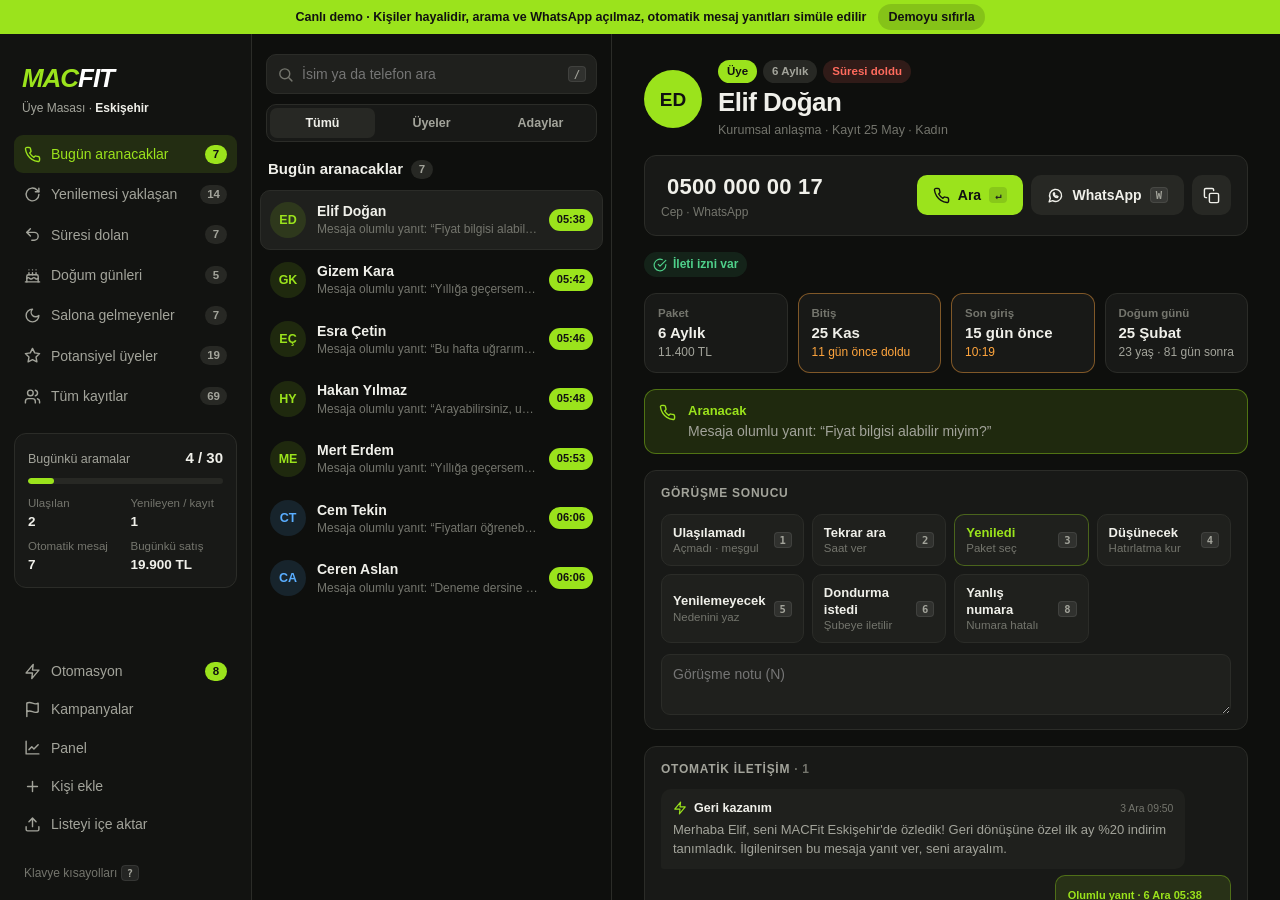
==== uye-masasi/index.html @ 338deeb8 "MACFit cam giydirme sunumu ve üye masası demosu" ====
<!doctype html>
<html lang="tr">
<head>
<meta charset="utf-8">
<meta name="viewport" content="width=device-width, initial-scale=1, viewport-fit=cover">
<meta name="robots" content="noindex, nofollow">
<meta name="theme-color" content="#0e0f0d">
<title>MACFit Üye Masası</title>
<link rel="icon" href="favicon.png">
<link rel="apple-touch-icon" href="apple-touch-icon.png">
<link rel="stylesheet" href="style.css">
</head>
<body>
<svg width="0" height="0" style="position:absolute" aria-hidden="true">
  <defs>
    <symbol id="i-telefon" viewBox="0 0 24 24"><path d="M22 16.9v3a2 2 0 0 1-2.2 2 19.8 19.8 0 0 1-8.6-3.1 19.5 19.5 0 0 1-6-6A19.8 19.8 0 0 1 2.1 4.2 2 2 0 0 1 4.1 2h3a2 2 0 0 1 2 1.7c.1 1 .4 1.9.7 2.8a2 2 0 0 1-.5 2.1L8 9.9a16 16 0 0 0 6 6l1.3-1.3a2 2 0 0 1 2.1-.4c.9.3 1.8.6 2.8.7a2 2 0 0 1 1.7 2z"/></symbol>
    <symbol id="i-yenile" viewBox="0 0 24 24"><path d="M21 12a9 9 0 1 1-2.6-6.4L21 8"/><path d="M21 3v5h-5"/></symbol>
    <symbol id="i-geri" viewBox="0 0 24 24"><path d="M9 14 4 9l5-5"/><path d="M4 9h10.5a5.5 5.5 0 0 1 0 11H11"/></symbol>
    <symbol id="i-pasta" viewBox="0 0 24 24"><path d="M20 21v-8a2 2 0 0 0-2-2H6a2 2 0 0 0-2 2v8"/><path d="M4 16s.5-1 2-1 2.5 2 4 2 2.5-2 4-2 2.5 2 4 2 2-1 2-1"/><path d="M2 21h20M7 8v3M12 8v3M17 8v3M7 4h.01M12 4h.01M17 4h.01"/></symbol>
    <symbol id="i-uyku" viewBox="0 0 24 24"><path d="M12 3a6 6 0 0 0 9 9 9 9 0 1 1-9-9z"/></symbol>
    <symbol id="i-yildiz" viewBox="0 0 24 24"><path d="m12 2 3.1 6.3 6.9 1-5 4.9 1.2 6.8L12 17.8 5.8 21l1.2-6.8-5-4.9 6.9-1z"/></symbol>
    <symbol id="i-kisiler" viewBox="0 0 24 24"><path d="M16 21v-2a4 4 0 0 0-4-4H6a4 4 0 0 0-4 4v2"/><circle cx="9" cy="7" r="4"/><path d="M22 21v-2a4 4 0 0 0-3-3.9M16 3.1a4 4 0 0 1 0 7.8"/></symbol>
    <symbol id="i-onay" viewBox="0 0 24 24"><path d="M22 11.1V12a10 10 0 1 1-5.9-9.1"/><path d="m22 4-10 10-3-3"/></symbol>
    <symbol id="i-uyari" viewBox="0 0 24 24"><path d="m21.7 18-8-14a2 2 0 0 0-3.5 0l-8 14A2 2 0 0 0 4 21h16a2 2 0 0 0 1.7-3z"/><path d="M12 9v4M12 17h.01"/></symbol>
    <symbol id="i-simsek" viewBox="0 0 24 24"><path d="M13 2 3 14h9l-1 8 10-12h-9z"/></symbol>
    <symbol id="i-wa" viewBox="0 0 24 24"><path d="M3 21l1.7-5A8.5 8.5 0 1 1 8 19.3z"/><path d="M9 9.5c0 3 2.5 5.5 5.5 5.5l1-1.5-2-1-1 1c-1-.5-2-1.5-2.5-2.5l1-1-1-2L9 9.5"/></symbol>
    <symbol id="i-kopya" viewBox="0 0 24 24"><rect x="9" y="9" width="13" height="13" rx="2"/><path d="M5 15H4a2 2 0 0 1-2-2V4a2 2 0 0 1 2-2h9a2 2 0 0 1 2 2v1"/></symbol>
    <symbol id="i-ara" viewBox="0 0 24 24"><circle cx="11" cy="11" r="7"/><path d="m21 21-4.3-4.3"/></symbol>
    <symbol id="i-arti" viewBox="0 0 24 24"><path d="M12 5v14M5 12h14"/></symbol>
    <symbol id="i-grafik" viewBox="0 0 24 24"><path d="M3 3v18h18"/><path d="M7 15l4-4 3 3 6-6"/></symbol>
    <symbol id="i-bayrak" viewBox="0 0 24 24"><path d="M4 15s1-1 4-1 5 2 8 2 4-1 4-1V3s-1 1-4 1-5-2-8-2-4 1-4 1z"/><path d="M4 22v-7"/></symbol>
    <symbol id="i-yukle" viewBox="0 0 24 24"><path d="M21 15v4a2 2 0 0 1-2 2H5a2 2 0 0 1-2-2v-4"/><path d="m17 8-5-5-5 5M12 3v12"/></symbol>
    <symbol id="i-menu" viewBox="0 0 24 24"><path d="M4 6h16M4 12h16M4 18h16"/></symbol>
    <symbol id="i-sol" viewBox="0 0 24 24"><path d="m15 18-6-6 6-6"/></symbol>
    <symbol id="i-klasor" viewBox="0 0 24 24"><path d="M20 20a2 2 0 0 0 2-2V8a2 2 0 0 0-2-2h-8l-2-3H4a2 2 0 0 0-2 2v13a2 2 0 0 0 2 2z"/></symbol>
    <symbol id="i-saat" viewBox="0 0 24 24"><circle cx="12" cy="12" r="10"/><path d="M12 6v6l4 2"/></symbol>
  </defs>
</svg>

<div id="demoSerit" class="demo-serit" hidden><span>Canlı demo<span class="uzun"> · Kişiler hayalidir, arama ve WhatsApp açılmaz, otomatik mesaj yanıtları simüle edilir</span><span class="kisa"> · kişiler hayalidir</span></span> <button id="demoSifirla">Demoyu sıfırla</button></div>

<div class="uyg">
  <aside class="kenar">
    <div class="logo"><span class="mac">MAC</span><span class="fit">FIT</span><small>Üye Masası · <b id="sube">Eskişehir</b></small></div>

    <nav id="gorunumler" class="gorunumler" aria-label="Görünümler"></nav>

    <div class="gun-kutu">
      <div class="gun-ust"><span>Bugünkü aramalar</span><b id="gunHedef">0 / 30</b></div>
      <div class="ilerleme"><div id="gunBar"></div></div>
      <div id="gunSayilar" class="gun-sayilar"></div>
    </div>

    <div class="araclar">
      <button data-ac="otoModal"><svg class="ik"><use href="#i-simsek"/></svg>Otomasyon<span class="oto-say say dikkat" hidden></span></button>
      <button data-ac="kampModal"><svg class="ik"><use href="#i-bayrak"/></svg>Kampanyalar</button>
      <button data-ac="panelModal"><svg class="ik"><use href="#i-grafik"/></svg>Panel</button>
      <button data-ac="ekleModal"><svg class="ik"><use href="#i-arti"/></svg>Kişi ekle</button>
      <button data-ac="iceModal"><svg class="ik"><use href="#i-yukle"/></svg>Listeyi içe aktar</button>
      <button id="klasorAc"><svg class="ik"><use href="#i-klasor"/></svg>Veri klasörü</button>
    </div>
    <button class="kisayol" data-ac="yardimModal">Klavye kısayolları <kbd>?</kbd></button>
  </aside>

  <section class="liste-kol">
    <div class="mobil-ust">
      <div class="logo kucuk"><span class="mac">MAC</span><span class="fit">FIT</span></div>
      <button class="ikon-dugme" data-ac="otoModal" aria-label="Otomasyon"><svg class="ik"><use href="#i-simsek"/></svg><span class="oto-say say dikkat" hidden></span></button>
      <button class="ikon-dugme" data-ac="menuModal" aria-label="Menü"><svg class="ik"><use href="#i-menu"/></svg></button>
    </div>
    <div class="liste-ust">
      <label class="ara-kutu"><svg class="ik"><use href="#i-ara"/></svg><input id="ara" type="search" placeholder="İsim ya da telefon ara" autocomplete="off"><kbd>/</kbd></label>
      <div id="filtre" class="filtre" role="group" aria-label="Kişi türü">
        <button data-f="hepsi">Tümü</button><button data-f="uye">Üyeler</button><button data-f="aday">Adaylar</button>
      </div>
      <div class="liste-baslik"><b id="listeBaslik"></b><span id="listeSay" class="say"></span></div>
    </div>
    <div id="liste" class="liste"></div>
  </section>

  <main class="detay" id="detay">
    <div id="bos" class="bos" hidden>
      <svg class="ik"><use href="#i-kisiler"/></svg>
      <b>Bir kişi seç</b><span>Soldaki listeden bir üye ya da aday seç.</span>
    </div>

    <div id="kart" hidden>
      <button id="geri" class="geri"><svg class="ik"><use href="#i-sol"/></svg>Liste</button>
      <div class="kimlik">
        <div id="kAvatar" class="avatar"></div>
        <div class="kimlik-ic">
          <div id="kEtiketler" class="etiketler"></div>
          <h1 id="kAd"></h1>
          <div id="kMeta" class="meta"></div>
        </div>
      </div>

      <div class="numara-satir">
        <div class="numara">
          <button id="kTel" class="tel" title="Kopyala"></button>
          <span id="kTelTur" class="tel-tur"></span>
        </div>
        <div class="eylemler">
          <button id="eAra" class="ana-dugme"><svg class="ik"><use href="#i-telefon"/></svg>Ara<kbd>↵</kbd></button>
          <button id="eWa" class="duz"><svg class="ik"><use href="#i-wa"/></svg>WhatsApp<kbd>W</kbd></button>
          <button id="eKopya" class="duz ikon-dugme" title="Numarayı kopyala (C)"><svg class="ik"><use href="#i-kopya"/></svg></button>
        </div>
      </div>
      <div id="sure" class="sure" hidden><i></i>Görüşme sürüyor <b id="sureMetin">00:00</b></div>
      <button id="kIzin" class="izin" title="İleti iznini değiştir"></button>

      <div id="kBilgi" class="bilgiler"></div>
      <div id="kNeden" class="neden" hidden></div>

      <div class="blok">
        <div class="blok-baslik">Görüşme sonucu</div>
        <div id="sonuclar" class="sonuclar"></div>
        <textarea id="not" rows="2" placeholder="Görüşme notu (N)"></textarea>
        <div id="kNotlar" class="notlar" hidden></div>
      </div>

      <div class="blok">
        <div class="blok-baslik">Otomatik iletişim <span id="otoSay"></span></div>
        <ol id="kMesajlar" class="mesajlar"></ol>
      </div>

      <div class="blok">
        <div class="blok-baslik">Geçmiş <span id="gecmisSay"></span></div>
        <ol id="kGecmis" class="gecmis"></ol>
      </div>
    </div>
  </main>
</div>

<nav id="altNav" class="alt-nav" aria-label="Hızlı görünümler">
  <button data-gorunum="bugun"><svg class="ik"><use href="#i-telefon"/></svg>Bugün<span class="say dikkat" hidden></span></button>
  <button data-gorunum="yenileme"><svg class="ik"><use href="#i-yenile"/></svg>Yenileme<span class="say" hidden></span></button>
  <button data-gorunum="dogum"><svg class="ik"><use href="#i-pasta"/></svg>Doğum<span class="say" hidden></span></button>
  <button data-gorunum="aday"><svg class="ik"><use href="#i-yildiz"/></svg>Adaylar<span class="say" hidden></span></button>
  <button data-ac="menuModal"><svg class="ik"><use href="#i-menu"/></svg>Menü</button>
</nav>

<!-- Zaman -->
<div id="zamanModal" class="modal" hidden>
  <div class="pencere">
    <div class="pencere-ust"><h2 id="zamanBaslik">Ne zaman?</h2><button class="kapat" data-kapat="zamanModal" aria-label="Kapat">×</button></div>
    <div id="hizliZaman" class="hizli-zaman"></div>
    <label class="alan"><span>Ya da tarih ve saat seç</span><input id="zamanElle" type="datetime-local"></label>
    <div class="pencere-alt"><button class="duz" data-kapat="zamanModal">Vazgeç</button><button id="zamanTamam" class="ana-dugme">Kaydet <kbd>↵</kbd></button></div>
  </div>
</div>

<!-- Paket -->
<div id="paketModal" class="modal" hidden>
  <div class="pencere">
    <div class="pencere-ust"><h2 id="paketBaslik">Üyelik</h2><button class="kapat" data-kapat="paketModal" aria-label="Kapat">×</button></div>
    <div id="paketler" class="paketler"></div>
    <label class="alan"><span>Tahsil edilen tutar (TL)</span><input id="paketTutar" inputmode="decimal"></label>
    <p id="paketBilgi" class="soluk"></p>
    <div class="pencere-alt"><button class="duz" data-kapat="paketModal">Vazgeç</button><button id="paketTamam" class="ana-dugme">Kaydet <kbd>↵</kbd></button></div>
  </div>
</div>

<!-- WhatsApp -->
<div id="waModal" class="modal" hidden>
  <div class="pencere">
    <div class="pencere-ust"><h2>WhatsApp mesajı</h2><button class="kapat" data-kapat="waModal" aria-label="Kapat">×</button></div>
    <p id="waAciklama" class="soluk"></p>
    <label class="alan"><span>Cep numarası</span><input id="waNo" inputmode="tel" placeholder="05xx xxx xx xx"></label>
    <label class="alan"><span>Mesaj</span><textarea id="waMetin" rows="7"></textarea></label>
    <div class="pencere-alt"><button class="duz" data-kapat="waModal">Vazgeç</button><button id="waGonder" class="ana-dugme"><svg class="ik"><use href="#i-wa"/></svg>Gönder <kbd>⌘↵</kbd></button></div>
  </div>
</div>

<!-- Otomasyon -->
<div id="otoModal" class="modal" hidden>
  <div class="pencere genis">
    <div class="pencere-ust"><h2>Otomasyon</h2><button class="kapat" data-kapat="otoModal" aria-label="Kapat">×</button></div>
    <p class="soluk">Ön iletişimi uygulama yürütür: kurallara uyan kişilere mesaj gider, olumlu yanıt verenler ya da yanıt vermeyen kritik kişiler personelin arama listesine düşer. Yalnızca ileti izni olanlara yazılır.</p>
    <div class="oto-izgara">
      <div><h3>Kurallar</h3><div id="kurallar" class="kurallar"></div></div>
      <div>
        <div class="kuyruk-ust"><h3>Bugün gönderilecek <span id="kuyrukSay" class="say"></span></h3><button id="tumunuGonder" class="ana-dugme">Tümünü gönder</button></div>
        <ol id="kuyruk" class="kuyruk"></ol>
        <p id="otoNot" class="soluk kucuk"></p>
      </div>
    </div>
  </div>
</div>

<!-- Kampanyalar -->
<div id="kampModal" class="modal" hidden>
  <div class="pencere genis">
    <div class="pencere-ust"><h2>Kampanyalar</h2><button class="kapat" data-kapat="kampModal" aria-label="Kapat">×</button></div>
    <p class="soluk">Yılın belirli dönemlerine özel kampanyalar. “Kitleye gönder” dediğinde mesajlar otomasyon kuyruğuna eklenir; olumlu yanıt verenler arama listesine düşer. Metinler buradan düzenlenebilir.</p>
    <div id="kampListe" class="kamp-liste"></div>
  </div>
</div>

<!-- Panel -->
<div id="panelModal" class="modal" hidden>
  <div class="pencere genis">
    <div class="pencere-ust"><h2>Panel</h2><button class="kapat" data-kapat="panelModal" aria-label="Kapat">×</button></div>
    <div id="panelIc"></div>
  </div>
</div>

<!-- Kişi ekle -->
<div id="ekleModal" class="modal" hidden>
  <div class="pencere">
    <div class="pencere-ust"><h2>Kişi ekle</h2><button class="kapat" data-kapat="ekleModal" aria-label="Kapat">×</button></div>
    <div id="yTur" class="filtre tam"><button data-tur="aday">Potansiyel üye</button><button data-tur="uye">Mevcut üye</button></div>
    <label class="alan"><span>Ad soyad</span><input id="yAd" autocomplete="off"></label>
    <div class="iki">
      <label class="alan"><span>Telefon</span><input id="yTel" inputmode="tel" placeholder="05xx xxx xx xx"></label>
      <label class="alan"><span>Doğum tarihi</span><input id="yDogum" type="date"></label>
    </div>
    <div id="yUyeAlan" class="iki">
      <label class="alan"><span>Paket</span><select id="yPaket"></select></label>
      <label class="alan"><span>Bitiş tarihi</span><input id="yBitis" type="date"></label>
    </div>
    <div id="yAdayAlan" class="iki">
      <label class="alan"><span>İlgi alanı</span><input id="yIlgi" placeholder="Kilo verme, pilates…"></label>
      <label class="alan"><span>Kaynak</span><select id="yKaynak"><option>Şubeye uğradı</option><option>Instagram reklamı</option><option>Web formu</option><option>Arkadaş tavsiyesi</option><option>Google arama</option><option>Kurumsal anlaşma</option></select></label>
    </div>
    <label class="alan"><span>Not</span><input id="yNot"></label>
    <label class="onay-kutu"><input id="yIzin" type="checkbox" checked> Ticari ileti izni alındı (otomatik mesaj gidebilir)</label>
    <div class="pencere-alt"><button class="duz" data-kapat="ekleModal">Vazgeç</button><button id="yKaydet" class="ana-dugme">Ekle</button></div>
  </div>
</div>

<!-- İçe aktar -->
<div id="iceModal" class="modal" hidden>
  <div class="pencere">
    <div class="pencere-ust"><h2>Listeyi içe aktar</h2><button class="kapat" data-kapat="iceModal" aria-label="Kapat">×</button></div>
    <p class="soluk">Excel'den kopyalayıp yapıştırabilir ya da CSV dosyası seçebilirsin. İlk satır başlık: <code>ad, telefon, tur, dogum, paket, bitis, izin</code>. Tarihler 12.03.1994 ya da 1994-03-12 olabilir. Kayıtlı numaralar atlanır.</p>
    <label class="alan"><span>Liste</span><textarea id="iceMetin" rows="8" placeholder="ad;telefon;tur;dogum;paket;bitis&#10;Ayşe Kaya;0532 000 00 00;üye;12.03.1994;Yıllık;15.11.2026&#10;Can Demir;0533 000 00 00;aday;;;"></textarea></label>
    <label class="dosya"><input id="iceDosya" type="file" accept=".csv,.txt,.tsv"><svg class="ik"><use href="#i-yukle"/></svg>CSV dosyası seç</label>
    <div class="pencere-alt"><button class="duz" data-kapat="iceModal">Vazgeç</button><button id="iceTamam" class="ana-dugme">İçe aktar</button></div>
  </div>
</div>

<!-- Mobil menü -->
<div id="menuModal" class="modal alt" hidden>
  <div class="pencere">
    <div class="pencere-ust"><h2>Menü</h2><button class="kapat" data-kapat="menuModal" aria-label="Kapat">×</button></div>
    <div class="menu-gorunum">
      <button data-gorunum="bugun"><svg class="ik"><use href="#i-telefon"/></svg>Bugün aranacaklar</button>
      <button data-gorunum="yenileme"><svg class="ik"><use href="#i-yenile"/></svg>Yenilemesi yaklaşan</button>
      <button data-gorunum="dolan"><svg class="ik"><use href="#i-geri"/></svg>Süresi dolan</button>
      <button data-gorunum="dogum"><svg class="ik"><use href="#i-pasta"/></svg>Doğum günleri</button>
      <button data-gorunum="pasif"><svg class="ik"><use href="#i-uyku"/></svg>Salona gelmeyenler</button>
      <button data-gorunum="aday"><svg class="ik"><use href="#i-yildiz"/></svg>Potansiyel üyeler</button>
      <button data-gorunum="tumu"><svg class="ik"><use href="#i-kisiler"/></svg>Tüm kayıtlar</button>
    </div>
    <div class="menu-araclar">
      <button data-ac="otoModal"><svg class="ik"><use href="#i-simsek"/></svg>Otomasyon</button>
      <button data-ac="kampModal"><svg class="ik"><use href="#i-bayrak"/></svg>Kampanyalar</button>
      <button data-ac="panelModal"><svg class="ik"><use href="#i-grafik"/></svg>Panel</button>
      <button data-ac="ekleModal"><svg class="ik"><use href="#i-arti"/></svg>Kişi ekle</button>
      <button data-ac="iceModal"><svg class="ik"><use href="#i-yukle"/></svg>İçe aktar</button>
    </div>
  </div>
</div>

<!-- Yardım -->
<div id="yardimModal" class="modal" hidden>
  <div class="pencere">
    <div class="pencere-ust"><h2>Klavye kısayolları</h2><button class="kapat" data-kapat="yardimModal" aria-label="Kapat">×</button></div>
    <table class="kisayollar">
      <tr><td><kbd>↵</kbd></td><td>Ara (numarayı kopyalar, süreyi başlatır)</td></tr>
      <tr><td><kbd>1</kbd>–<kbd>8</kbd></td><td>Görüşme sonucunu kaydet</td></tr>
      <tr><td><kbd>↑</kbd> <kbd>↓</kbd></td><td>Listede gezin</td></tr>
      <tr><td><kbd>W</kbd></td><td>WhatsApp mesajı</td></tr>
      <tr><td><kbd>N</kbd></td><td>Not yaz</td></tr>
      <tr><td><kbd>Z</kbd></td><td>Son işlemi geri al</td></tr>
      <tr><td><kbd>/</kbd></td><td>Kişi ara</td></tr>
      <tr><td><kbd>O</kbd> · <kbd>P</kbd></td><td>Otomasyon · Panel</td></tr>
    </table>
  </div>
</div>

<div id="bildirim" class="bildirim" hidden></div>

<script src="veri-web.js"></script>
<script src="demo.js"></script>
<script src="app.js"></script>
</body>
</html>
---- uye-masasi/style.css ----
/* MACFit Üye Masası — koyu tema, lime vurgu */
:root {
  --zemin: #0e0f0d; --kenar: #121311; --yuzey: #181917; --yuzey2: #1f201d; --yuzey3: #272824;
  --cizgi: #2b2c28; --metin: #f0f0ea; --ikincil: #a3a49b; --soluk: #74756d;
  --lime: #9BE31C; --lime-koyu: #7fbf12; --lime-zemin: rgba(155, 227, 28, .12);
  --kirmizi: #ff6b5e; --turuncu: #ffa53d; --sari: #f2cf4a; --mavi: #5aaeff; --mor: #c08bff; --yesil: #4fd18b;
  --r: 12px;
  color-scheme: dark;
}
* { box-sizing: border-box; margin: 0; }
[hidden] { display: none !important; }
html, body { height: 100%; }
body {
  background: var(--zemin); color: var(--metin);
  font: 14px/1.45 -apple-system, BlinkMacSystemFont, 'Inter', 'Segoe UI', Roboto, sans-serif;
  -webkit-font-smoothing: antialiased; overflow: hidden;
}
button, input, textarea, select { font: inherit; color: inherit; }
button { cursor: pointer; background: none; border: 0; }
button:disabled { cursor: not-allowed; opacity: .45; }
input, textarea, select {
  background: var(--yuzey2); border: 1px solid var(--cizgi); border-radius: 9px; padding: 9px 11px; width: 100%; outline: none;
}
input:focus, textarea:focus, select:focus { border-color: var(--lime); box-shadow: 0 0 0 3px var(--lime-zemin); }
textarea { resize: vertical; }
kbd {
  font: 600 10.5px ui-monospace, Menlo, monospace; padding: 1px 5px; border-radius: 4px;
  background: rgba(255, 255, 255, .08); color: var(--ikincil); border: 1px solid rgba(255, 255, 255, .08);
}
.ik { width: 17px; height: 17px; fill: none; stroke: currentColor; stroke-width: 2; stroke-linecap: round; stroke-linejoin: round; flex: none; }
.soluk { color: var(--soluk); }
.kucuk { font-size: 12.5px; }
code { font: 12px ui-monospace, Menlo, monospace; background: var(--yuzey3); padding: 1px 5px; border-radius: 4px; }

/* demo şeridi */
.demo-serit {
  position: fixed; top: 0; left: 0; right: 0; z-index: 50; height: 34px; display: flex; align-items: center; justify-content: center; gap: 12px;
  background: var(--lime); color: #111; font-size: 12.5px; font-weight: 600; padding: 0 12px; text-align: center;
}
.demo-serit .kisa { display: none; }
.demo-serit button { background: rgba(0, 0, 0, .14); padding: 4px 10px; border-radius: 999px; font-weight: 700; white-space: nowrap; }
body.web .uyg { top: 34px; }

/* yerleşim */
.uyg { position: fixed; inset: 0; display: grid; grid-template-columns: 252px 360px 1fr; }
.kenar {
  background: var(--kenar); border-right: 1px solid var(--cizgi); display: flex; flex-direction: column; gap: 18px;
  padding: 26px 14px 14px; overflow-y: auto;
}
.logo { display: flex; flex-wrap: wrap; align-items: baseline; padding: 0 8px; }
.logo .mac { color: var(--lime); font-weight: 900; font-style: italic; font-size: 26px; letter-spacing: -.04em; }
.logo .fit { color: #fff; font-weight: 900; font-style: italic; font-size: 26px; letter-spacing: -.04em; }
.logo small { flex-basis: 100%; color: var(--ikincil); font-size: 12px; margin-top: 2px; }
.logo small b { color: var(--metin); }
.logo.kucuk .mac, .logo.kucuk .fit { font-size: 21px; }

.gorunumler { display: flex; flex-direction: column; gap: 2px; }
.gorunum {
  display: flex; align-items: center; gap: 10px; padding: 9px 10px; border-radius: 9px; color: var(--ikincil); text-align: left; font-weight: 500;
}
.gorunum span:nth-child(2) { flex: 1; }
.gorunum:hover { background: var(--yuzey2); color: var(--metin); }
.gorunum.secili { background: var(--lime-zemin); color: var(--lime); }
.say {
  font-size: 11.5px; font-weight: 700; min-width: 22px; padding: 1px 7px; border-radius: 999px; text-align: center;
  background: var(--yuzey3); color: var(--ikincil); font-variant-numeric: tabular-nums;
}
.say.dikkat { background: var(--lime); color: #111; }
.gorunum.secili .say:not(.dikkat) { background: rgba(155, 227, 28, .18); color: var(--lime); }

.gun-kutu { background: var(--yuzey); border: 1px solid var(--cizgi); border-radius: var(--r); padding: 13px; }
.gun-ust { display: flex; justify-content: space-between; align-items: baseline; font-size: 12.5px; color: var(--ikincil); }
.gun-ust b { color: var(--metin); font-size: 15px; font-variant-numeric: tabular-nums; }
.ilerleme { height: 6px; background: var(--yuzey3); border-radius: 99px; margin: 9px 0 11px; overflow: hidden; }
.ilerleme div { height: 100%; background: var(--lime); border-radius: 99px; transition: width .3s; }
.gun-sayilar { display: grid; grid-template-columns: 1fr 1fr; gap: 7px 10px; font-size: 11.5px; color: var(--soluk); }
.gun-sayilar span { display: flex; flex-direction: column; }
.gun-sayilar b { color: var(--metin); font-size: 13.5px; font-variant-numeric: tabular-nums; }

.araclar { display: flex; flex-direction: column; gap: 2px; margin-top: auto; }
.araclar button { display: flex; align-items: center; gap: 10px; padding: 8px 10px; border-radius: 9px; color: var(--ikincil); text-align: left; }
.araclar button:hover { background: var(--yuzey2); color: var(--metin); }
.araclar .say { margin-left: auto; }
.kisayol { font-size: 12px; color: var(--soluk); text-align: left; padding: 4px 10px; }

/* liste */
.liste-kol { display: flex; flex-direction: column; border-right: 1px solid var(--cizgi); min-height: 0; background: var(--zemin); }
.mobil-ust { display: none; }
.liste-ust { padding: 20px 14px 10px; display: flex; flex-direction: column; gap: 10px; }
.ara-kutu { display: flex; align-items: center; gap: 8px; background: var(--yuzey2); border: 1px solid var(--cizgi); border-radius: 10px; padding: 0 10px; color: var(--soluk); }
.ara-kutu:focus-within { border-color: var(--lime); }
.ara-kutu input { border: 0; background: none; padding: 9px 0; box-shadow: none; }
.ara-kutu input::-webkit-search-cancel-button { filter: invert(.6); }
.filtre { display: flex; gap: 4px; background: var(--yuzey); border: 1px solid var(--cizgi); border-radius: 10px; padding: 3px; }
.filtre button { flex: 1; padding: 6px 8px; border-radius: 7px; color: var(--ikincil); font-weight: 600; font-size: 12.5px; }
.filtre button.secili { background: var(--yuzey3); color: var(--metin); }
.filtre.tam { margin-bottom: 4px; }
.filtre.tam button.secili { background: var(--lime); color: #111; }
.liste-baslik { display: flex; align-items: center; gap: 8px; padding: 6px 2px 0; }
.liste-baslik b { font-size: 15px; }

.liste { flex: 1; overflow-y: auto; padding: 0 8px 16px; }
.satir {
  width: 100%; display: flex; align-items: center; gap: 11px; padding: 10px 9px; border-radius: 10px; text-align: left; border: 1px solid transparent;
}
.satir:hover { background: var(--yuzey); }
.satir.secili { background: var(--yuzey2); border-color: var(--cizgi); }
.av {
  width: 36px; height: 36px; border-radius: 50%; display: grid; place-items: center; flex: none; font-weight: 800; font-size: 12.5px;
  background: var(--yuzey3); color: var(--ikincil);
}
.av.uye { background: var(--lime-zemin); color: var(--lime); }
.av.aday { background: rgba(90, 174, 255, .13); color: var(--mavi); }
.satir-orta { flex: 1; min-width: 0; display: flex; flex-direction: column; }
.satir .ad { font-weight: 600; white-space: nowrap; overflow: hidden; text-overflow: ellipsis; }
.satir .alt { font-size: 12px; color: var(--soluk); white-space: nowrap; overflow: hidden; text-overflow: ellipsis; }
.izinsiz { font-style: normal; font-size: 10px; font-weight: 700; color: var(--turuncu); border: 1px solid rgba(255, 165, 61, .4); padding: 0 5px; border-radius: 4px; vertical-align: 1px; }
.rozet { font-size: 11px; font-weight: 700; padding: 3px 8px; border-radius: 999px; white-space: nowrap; flex: none; }
.r-lime { background: var(--lime); color: #111; }
.r-turuncu { background: rgba(255, 165, 61, .15); color: var(--turuncu); }
.r-sari { background: rgba(242, 207, 74, .13); color: var(--sari); }
.r-kirmizi { background: rgba(255, 107, 94, .14); color: var(--kirmizi); }
.r-mor { background: rgba(192, 139, 255, .15); color: var(--mor); }
.r-mavi { background: rgba(90, 174, 255, .14); color: var(--mavi); }
.r-gri { background: var(--yuzey3); color: var(--ikincil); }
.liste-bos { display: flex; flex-direction: column; align-items: center; gap: 6px; text-align: center; padding: 48px 18px; color: var(--soluk); }
.liste-bos .ik { width: 30px; height: 30px; color: var(--lime); }
.liste-bos b { color: var(--metin); }

/* detay */
.detay { overflow-y: auto; padding: 26px 32px 60px; min-width: 0; }
#kart { max-width: 880px; display: flex; flex-direction: column; gap: 16px; }
.bos { height: 100%; display: flex; flex-direction: column; align-items: center; justify-content: center; gap: 6px; color: var(--soluk); }
.bos .ik { width: 34px; height: 34px; }
.bos b { color: var(--metin); font-size: 16px; }
.geri { display: none; align-items: center; gap: 4px; color: var(--lime); font-weight: 600; padding: 4px 0; }
.kimlik { display: flex; gap: 16px; align-items: center; }
.avatar { width: 58px; height: 58px; border-radius: 50%; display: grid; place-items: center; font-weight: 900; font-size: 19px; flex: none; }
.avatar.uye { background: var(--lime); color: #111; }
.avatar.aday { background: var(--mavi); color: #06121f; }
.kimlik-ic { min-width: 0; }
.kimlik h1 { font-size: 26px; font-weight: 800; letter-spacing: -.02em; line-height: 1.15; margin: 5px 0 3px; }
.etiketler { display: flex; flex-wrap: wrap; gap: 6px; }
.etk { font-size: 11.5px; font-weight: 700; padding: 3px 9px; border-radius: 999px; background: var(--yuzey3); color: var(--ikincil); }
.etk.lime { background: var(--lime); color: #111; }
.etk.yesil { background: rgba(79, 209, 139, .14); color: var(--yesil); }
.etk.turuncu { background: rgba(255, 165, 61, .15); color: var(--turuncu); }
.etk.kirmizi { background: rgba(255, 107, 94, .14); color: var(--kirmizi); }
.etk.mavi { background: rgba(90, 174, 255, .14); color: var(--mavi); }
.etk.mor { background: rgba(192, 139, 255, .15); color: var(--mor); }
.meta { color: var(--soluk); font-size: 12.5px; }

.numara-satir { display: flex; align-items: center; justify-content: space-between; gap: 14px; flex-wrap: wrap; background: var(--yuzey); border: 1px solid var(--cizgi); border-radius: var(--r); padding: 14px 16px; }
.numara { display: flex; flex-direction: column; }
.tel { font-size: 22px; font-weight: 800; letter-spacing: .01em; text-align: left; font-variant-numeric: tabular-nums; }
.tel:hover { color: var(--lime); }
.tel-tur { font-size: 12px; color: var(--soluk); }
.eylemler { display: flex; gap: 8px; }
.ana-dugme, .duz {
  display: inline-flex; align-items: center; justify-content: center; gap: 8px; padding: 10px 16px; border-radius: 10px; font-weight: 700; white-space: nowrap;
}
.ana-dugme { background: var(--lime); color: #111; }
.ana-dugme:hover:not(:disabled) { background: #aef02e; }
.ana-dugme kbd { background: rgba(0, 0, 0, .12); color: #222; border-color: transparent; }
.duz { background: var(--yuzey3); color: var(--metin); }
.duz:hover { background: #31322d; }
.ikon-dugme { padding: 10px 11px; position: relative; }
.sure { display: flex; align-items: center; gap: 8px; color: var(--lime); font-weight: 600; font-size: 13px; }
.sure i { width: 8px; height: 8px; border-radius: 50%; background: var(--lime); animation: nabiz 1.2s infinite; }
@keyframes nabiz { 50% { opacity: .25; } }
.izin { display: inline-flex; align-items: center; gap: 6px; font-size: 12px; font-weight: 600; align-self: flex-start; padding: 4px 9px; border-radius: 999px; }
.izin .ik { width: 14px; height: 14px; }
.izin.var { color: var(--yesil); background: rgba(79, 209, 139, .1); }
.izin.yok { color: var(--turuncu); background: rgba(255, 165, 61, .12); }

.bilgiler { display: grid; grid-template-columns: repeat(4, 1fr); gap: 10px; }
.bilgi { background: var(--yuzey); border: 1px solid var(--cizgi); border-radius: var(--r); padding: 11px 13px; display: flex; flex-direction: column; min-width: 0; }
.bilgi span { font-size: 11.5px; color: var(--soluk); font-weight: 600; }
.bilgi b { font-size: 15px; white-space: nowrap; overflow: hidden; text-overflow: ellipsis; }
.bilgi small { font-size: 12px; color: var(--ikincil); }
.bilgi.uyari { border-color: rgba(255, 165, 61, .45); }
.bilgi.uyari small { color: var(--turuncu); }

.neden { display: flex; gap: 12px; align-items: flex-start; padding: 12px 14px; border-radius: var(--r); background: var(--yuzey); border: 1px solid var(--cizgi); }
.neden .ik { color: var(--ikincil); margin-top: 2px; }
.neden div { display: flex; flex-direction: column; }
.neden b { font-size: 13px; }
.neden span { color: var(--ikincil); }
.neden.simdi { background: var(--lime-zemin); border-color: rgba(155, 227, 28, .4); }
.neden.simdi .ik, .neden.simdi b { color: var(--lime); }

.blok { background: var(--yuzey); border: 1px solid var(--cizgi); border-radius: var(--r); padding: 14px 16px; display: flex; flex-direction: column; gap: 11px; }
.blok-baslik { font-size: 12px; font-weight: 800; letter-spacing: .06em; text-transform: uppercase; color: var(--ikincil); }
.blok-baslik span { color: var(--soluk); font-weight: 600; }
.sonuclar { display: grid; grid-template-columns: repeat(4, 1fr); gap: 8px; }
.sonuc {
  display: flex; align-items: center; justify-content: space-between; gap: 8px; padding: 10px 11px; border-radius: 10px;
  background: var(--yuzey2); border: 1px solid var(--cizgi); text-align: left;
}
.sonuc:hover { border-color: var(--ikincil); }
.sonuc .yazi { display: flex; flex-direction: column; font-weight: 700; font-size: 13px; line-height: 1.25; }
.sonuc small { font-weight: 500; font-size: 11.5px; color: var(--soluk); }
.sonuc.iyi { border-color: rgba(155, 227, 28, .35); }
.sonuc.iyi:hover { background: var(--lime-zemin); border-color: var(--lime); }
.sonuc.iyi .yazi { color: var(--lime); }
.sonuc.kotu:hover { border-color: rgba(255, 107, 94, .6); }
.notlar { white-space: pre-wrap; font-size: 13px; color: var(--ikincil); background: var(--yuzey2); border-radius: 9px; padding: 9px 11px; }

.mesajlar { list-style: none; padding: 0; display: flex; flex-direction: column; gap: 10px; }
.mesajlar li { display: flex; flex-direction: column; gap: 6px; }
.mesaj { background: var(--yuzey2); border-radius: 10px 10px 10px 3px; padding: 10px 12px; max-width: 92%; }
.mesaj-ust { display: flex; align-items: center; gap: 7px; font-size: 12.5px; }
.mesaj-ust .ik { width: 14px; height: 14px; color: var(--lime); }
.mesaj-ust small { color: var(--soluk); margin-left: auto; }
.mesaj p { font-size: 13px; color: var(--ikincil); margin-top: 4px; white-space: pre-wrap; }
.yanit { align-self: flex-end; max-width: 80%; border-radius: 10px 10px 3px 10px; padding: 8px 12px; }
.yanit small { font-size: 11px; font-weight: 700; }
.yanit p { font-size: 13px; }
.yanit.olumlu { background: var(--lime-zemin); border: 1px solid rgba(155, 227, 28, .35); }
.yanit.olumlu small { color: var(--lime); }
.yanit.olumsuz { background: rgba(255, 107, 94, .1); border: 1px solid rgba(255, 107, 94, .3); }
.yanit.olumsuz small { color: var(--kirmizi); }
.yanit-bekle { display: flex; align-items: center; gap: 8px; flex-wrap: wrap; font-size: 12px; color: var(--soluk); }
.yanit-bekle button { font-size: 12px; font-weight: 600; padding: 4px 9px; border-radius: 999px; background: var(--yuzey3); color: var(--ikincil); }
.yanit-bekle button:hover { color: var(--metin); }
.yanit-bekle button[data-tur="olumlu"]:hover { color: var(--lime); }

.gecmis { list-style: none; padding: 0; display: flex; flex-direction: column; }
.gecmis li { display: flex; gap: 11px; padding: 7px 0; border-top: 1px solid var(--cizgi); }
.gecmis li:first-child { border-top: 0; }
.gecmis li i { width: 8px; height: 8px; border-radius: 50%; background: var(--soluk); margin-top: 6px; flex: none; }
.gecmis li b { font-size: 13px; }
.gecmis li small { color: var(--soluk); font-size: 12px; }
.gecmis li p { font-size: 13px; color: var(--ikincil); margin-top: 2px; }
.g-yeniledi i, .g-kayit i, .g-deneme i { background: var(--lime) !important; }
.g-oto i { background: var(--mavi) !important; }
.g-yanit i { background: var(--mor) !important; }
.g-yenilemeyecek i, .g-ilgilenmiyor i, .g-yanlis i { background: var(--kirmizi) !important; }
.g-ulasilamadi i, .g-tekrar_ara i, .g-dusunecek i { background: var(--turuncu) !important; }

/* modallar */
.modal { position: fixed; inset: 0; z-index: 60; background: rgba(0, 0, 0, .62); display: grid; place-items: center; padding: 20px; }
.modal[hidden] { display: none; }
.pencere {
  background: var(--yuzey); border: 1px solid var(--cizgi); border-radius: 16px; width: min(520px, 100%); max-height: calc(100vh - 40px);
  overflow-y: auto; padding: 20px; display: flex; flex-direction: column; gap: 13px; box-shadow: 0 30px 80px rgba(0, 0, 0, .5);
}
.pencere.genis { width: min(1040px, 100%); }
.pencere-ust { display: flex; align-items: center; justify-content: space-between; }
.pencere-ust h2 { font-size: 19px; font-weight: 800; letter-spacing: -.01em; }
.kapat { font-size: 24px; line-height: 1; color: var(--soluk); padding: 2px 8px; border-radius: 8px; }
.kapat:hover { background: var(--yuzey3); color: var(--metin); }
.pencere-alt { display: flex; justify-content: flex-end; gap: 8px; margin-top: 4px; }
.pencere h3 { font-size: 14px; font-weight: 800; margin: 4px 0 10px; display: flex; align-items: center; gap: 8px; }
.alan { display: flex; flex-direction: column; gap: 5px; }
.alan span { font-size: 12px; color: var(--ikincil); font-weight: 600; }
.iki { display: grid; grid-template-columns: 1fr 1fr; gap: 10px; }
.iki[hidden] { display: none; }
.onay-kutu { display: flex; align-items: center; gap: 9px; font-size: 13px; color: var(--ikincil); }
.onay-kutu input { width: 17px; height: 17px; accent-color: var(--lime); }
.hizli-zaman { display: grid; grid-template-columns: repeat(3, 1fr); gap: 8px; }
.hizli-zaman button, .paketler button {
  display: flex; flex-direction: column; align-items: flex-start; gap: 2px; padding: 10px 12px; border-radius: 10px;
  background: var(--yuzey2); border: 1px solid var(--cizgi); font-weight: 700; text-align: left;
}
.hizli-zaman small, .paketler small { font-weight: 500; font-size: 11.5px; color: var(--soluk); }
.hizli-zaman button.secili, .paketler button.secili { border-color: var(--lime); background: var(--lime-zemin); }
.paketler { display: grid; grid-template-columns: repeat(auto-fill, minmax(140px, 1fr)); gap: 8px; }
.paketler span { color: var(--lime); font-size: 15px; }
.dosya { display: inline-flex; align-items: center; gap: 8px; cursor: pointer; color: var(--ikincil); font-weight: 600; align-self: flex-start; }
.dosya input { display: none; }
.dosya:hover { color: var(--lime); }

.oto-izgara { display: grid; grid-template-columns: 1fr 1fr; gap: 20px; align-items: start; }
.oto-izgara > div { min-width: 0; }
.kurallar { display: flex; flex-direction: column; gap: 8px; }
.kural { display: flex; gap: 12px; align-items: flex-start; padding: 12px; border-radius: 11px; background: var(--yuzey2); border: 1px solid var(--cizgi); }
.kural:not(.acik) { opacity: .6; }
.kural-ic { flex: 1; display: flex; flex-direction: column; gap: 2px; min-width: 0; }
.kural-ic b { font-size: 13.5px; }
.kural-ic span { font-size: 12.5px; color: var(--soluk); }
.kural details { margin-top: 6px; }
.kural summary { font-size: 12px; color: var(--ikincil); cursor: pointer; }
.kural textarea { margin-top: 6px; font-size: 12.5px; }
.kural-say { font-size: 11.5px; font-weight: 700; color: var(--lime); white-space: nowrap; }
.kural-ic b { display: flex; justify-content: space-between; gap: 8px; }
.anahtar { position: relative; width: 36px; height: 21px; flex: none; margin-top: 1px; }
.anahtar input { opacity: 0; width: 0; height: 0; position: absolute; }
.anahtar i { position: absolute; inset: 0; border-radius: 99px; background: var(--yuzey3); cursor: pointer; transition: .2s; }
.anahtar i::after { content: ""; position: absolute; width: 15px; height: 15px; left: 3px; top: 3px; border-radius: 50%; background: #8b8c84; transition: .2s; }
.anahtar input:checked + i { background: var(--lime); }
.anahtar input:checked + i::after { transform: translateX(15px); background: #111; }
.anahtar input:focus-visible + i { outline: 2px solid var(--lime); outline-offset: 2px; }
.kuyruk-ust { display: flex; align-items: center; justify-content: space-between; gap: 10px; }
.kuyruk-ust h3 { margin: 4px 0; }
.kuyruk { list-style: none; padding: 0; display: flex; flex-direction: column; gap: 6px; max-height: 470px; overflow-y: auto; margin-top: 8px; }
.kuyruk li { display: flex; gap: 10px; align-items: center; padding: 10px 12px; border-radius: 10px; background: var(--yuzey2); }
.kuyruk li > div { flex: 1; min-width: 0; display: flex; flex-direction: column; }
.kuyruk li b { font-size: 13px; }
.kuyruk li small { font-size: 11.5px; color: var(--lime); font-weight: 600; }
.kuyruk li p { font-size: 12px; color: var(--soluk); white-space: nowrap; overflow: hidden; text-overflow: ellipsis; }
.kuyruk li .duz { padding: 6px 11px; font-size: 12px; }
.kuyruk li.soluk { justify-content: center; padding: 22px; }

.kamp-liste { display: grid; grid-template-columns: repeat(2, 1fr); gap: 12px; }
.kamp { background: var(--yuzey2); border: 1px solid var(--cizgi); border-radius: 12px; padding: 14px; display: flex; flex-direction: column; gap: 10px; }
.kamp-ust { display: flex; justify-content: space-between; gap: 10px; align-items: flex-start; }
.kamp-ust div { display: flex; flex-direction: column; }
.kamp-ust b { font-size: 15px; }
.kamp-ust small { color: var(--soluk); font-size: 12px; }
.kamp textarea { font-size: 12.5px; background: var(--yuzey); }
.kamp-alt { display: flex; flex-direction: column; gap: 6px; }
.kamp-sayi { font-size: 12.5px; color: var(--ikincil); }
.kamp-sayi b { color: var(--metin); }
.kamp-sayi small { color: var(--turuncu); }
.kamp .ana-dugme { align-self: flex-start; padding: 8px 14px; margin-top: 4px; }

.pkartlar { display: grid; grid-template-columns: repeat(3, 1fr); gap: 10px; }
.pkart { background: var(--yuzey2); border: 1px solid var(--cizgi); border-radius: 12px; padding: 14px; display: flex; flex-direction: column; }
.pkart span { font-size: 12px; color: var(--soluk); font-weight: 600; }
.pkart b { font-size: 26px; font-weight: 800; letter-spacing: -.02em; font-variant-numeric: tabular-nums; }
.pkart small { font-size: 12px; color: var(--ikincil); }
#panelIc h3 { margin-top: 18px; }
.huni { width: 100%; border-collapse: collapse; font-size: 13px; }
.huni td { padding: 5px 0; }
.huni td:first-child { width: 130px; color: var(--ikincil); }
.huni td:last-child { width: 44px; text-align: right; font-weight: 700; font-variant-numeric: tabular-nums; }
.huni .cubuk { padding: 5px 10px; }
.huni .cubuk i { display: block; height: 12px; border-radius: 4px; background: var(--lime); min-width: 3px; }
.takvim { display: flex; gap: 3px; height: 70px; align-items: flex-end; }
.takvim span { flex: 1; height: 100%; display: flex; align-items: flex-end; background: var(--yuzey2); border-radius: 3px; }
.takvim i { display: block; width: 100%; height: var(--h); background: var(--lime); border-radius: 3px; }
.takvim-alt { display: flex; justify-content: space-between; font-size: 11px; color: var(--soluk); margin-top: 4px; }
.kisayollar td { padding: 5px 8px 5px 0; font-size: 13px; color: var(--ikincil); }
.kisayollar td:first-child { white-space: nowrap; }

.menu-gorunum, .menu-araclar { display: grid; grid-template-columns: 1fr 1fr; gap: 6px; }
.menu-gorunum button, .menu-araclar button { display: flex; align-items: center; gap: 9px; padding: 12px; border-radius: 10px; background: var(--yuzey2); font-weight: 600; font-size: 13px; text-align: left; }
.menu-araclar button { background: var(--yuzey3); }

.bildirim {
  position: fixed; left: 50%; bottom: 24px; transform: translateX(-50%); z-index: 80; display: flex; align-items: center; gap: 12px;
  background: #f0f0ea; color: #111; padding: 10px 14px; border-radius: 12px; font-weight: 600; font-size: 13px; box-shadow: 0 12px 40px rgba(0, 0, 0, .45);
  max-width: calc(100vw - 32px);
}
.bildirim button { color: #111; font-weight: 800; display: flex; align-items: center; gap: 6px; white-space: nowrap; }
.bildirim kbd { background: rgba(0, 0, 0, .08); color: #333; }

.alt-nav { display: none; }

/* orta ekranlar */
@media (max-width: 1240px) {
  .uyg { grid-template-columns: 224px 320px 1fr; }
  .detay { padding: 22px 22px 60px; }
  .bilgiler { grid-template-columns: repeat(2, 1fr); }
  .sonuclar { grid-template-columns: repeat(3, 1fr); }
}
@media (max-width: 980px) {
  .oto-izgara, .kamp-liste { grid-template-columns: 1fr; }
  .pkartlar { grid-template-columns: repeat(2, 1fr); }
}

/* mobil */
@media (max-width: 820px) {
  body { overflow: auto; }
  .uyg { position: static; display: block; padding-bottom: calc(66px + env(safe-area-inset-bottom)); }
  .demo-serit { position: static; height: auto; font-size: 11.5px; padding: 7px 12px; text-align: left; justify-content: space-between; }
  .demo-serit .uzun { display: none; }
  .demo-serit .kisa { display: inline; }
  .kenar { display: none; }
  .liste-kol { border: 0; min-height: calc(100vh - 66px); }
  .mobil-ust { display: flex; align-items: center; gap: 6px; padding: 14px 14px 0; }
  .mobil-ust .logo { margin-right: auto; padding: 0; }
  .mobil-ust .ikon-dugme { background: var(--yuzey2); border-radius: 10px; color: var(--metin); }
  .mobil-ust .say { position: absolute; top: -5px; right: -5px; min-width: 18px; padding: 1px 5px; font-size: 10.5px; }
  .liste-ust { padding: 12px 14px 8px; }
  .ara-kutu kbd { display: none; }
  .liste { overflow: visible; padding: 0 8px 10px; }
  .satir { padding: 11px 8px; }
  .detay { display: none; padding: 14px 16px 30px; overflow: visible; }
  body[data-ekran="detay"] .liste-kol { display: none; }
  body[data-ekran="detay"] .detay { display: block; }
  .geri { display: inline-flex; }
  .kimlik { gap: 12px; }
  .avatar { width: 48px; height: 48px; font-size: 16px; }
  .kimlik h1 { font-size: 21px; }
  .numara-satir { padding: 12px; }
  .tel { font-size: 19px; }
  .eylemler { width: 100%; }
  .eylemler .ana-dugme, .eylemler .duz:not(.ikon-dugme) { flex: 1; }
  .eylemler kbd, .sonuc kbd { display: none; }
  .bilgiler { grid-template-columns: 1fr 1fr; gap: 8px; }
  .sonuclar { grid-template-columns: 1fr 1fr; }
  .blok { padding: 12px; }
  .mesaj, .yanit { max-width: 100%; }

  .alt-nav {
    display: flex; position: fixed; left: 0; right: 0; bottom: 0; z-index: 40; background: rgba(18, 19, 17, .97);
    border-top: 1px solid var(--cizgi); padding: 6px 4px calc(6px + env(safe-area-inset-bottom));
  }
  .alt-nav button { flex: 1; display: flex; flex-direction: column; align-items: center; gap: 3px; font-size: 10.5px; font-weight: 600; color: var(--soluk); padding: 5px 0; position: relative; }
  .alt-nav .ik { width: 20px; height: 20px; }
  .alt-nav button.secili { color: var(--lime); }
  .alt-nav .say { position: absolute; top: 0; left: calc(50% + 6px); min-width: 17px; padding: 0 5px; font-size: 10px; }
  body[data-ekran="detay"] .alt-nav { display: none; }
  body[data-ekran="detay"] .uyg { padding-bottom: 20px; }

  .modal { padding: 0; place-items: end center; }
  .pencere, .pencere.genis { width: 100%; max-height: 92vh; border-radius: 18px 18px 0 0; padding: 18px 16px calc(18px + env(safe-area-inset-bottom)); }
  .hizli-zaman { grid-template-columns: 1fr 1fr; }
  .iki { grid-template-columns: 1fr; }
  .pkartlar { grid-template-columns: 1fr 1fr; }
  .pkart b { font-size: 21px; }
  .kuyruk { max-height: none; }
  .bildirim { bottom: calc(78px + env(safe-area-inset-bottom)); }
  body[data-ekran="detay"] .bildirim { bottom: 20px; }
  body.modal-acik { overflow: hidden; }
}
@media (max-width: 340px) {
  .sonuclar, .bilgiler { grid-template-columns: 1fr; }
  .menu-gorunum, .menu-araclar { grid-template-columns: 1fr; }
}
body:not(.web) .kenar { padding-top: 46px; }
body:not(.web) .liste-ust, body:not(.web) .detay { padding-top: 34px; }
@media (max-width: 820px) { body:not(.web) .kenar { padding-top: 26px; } }
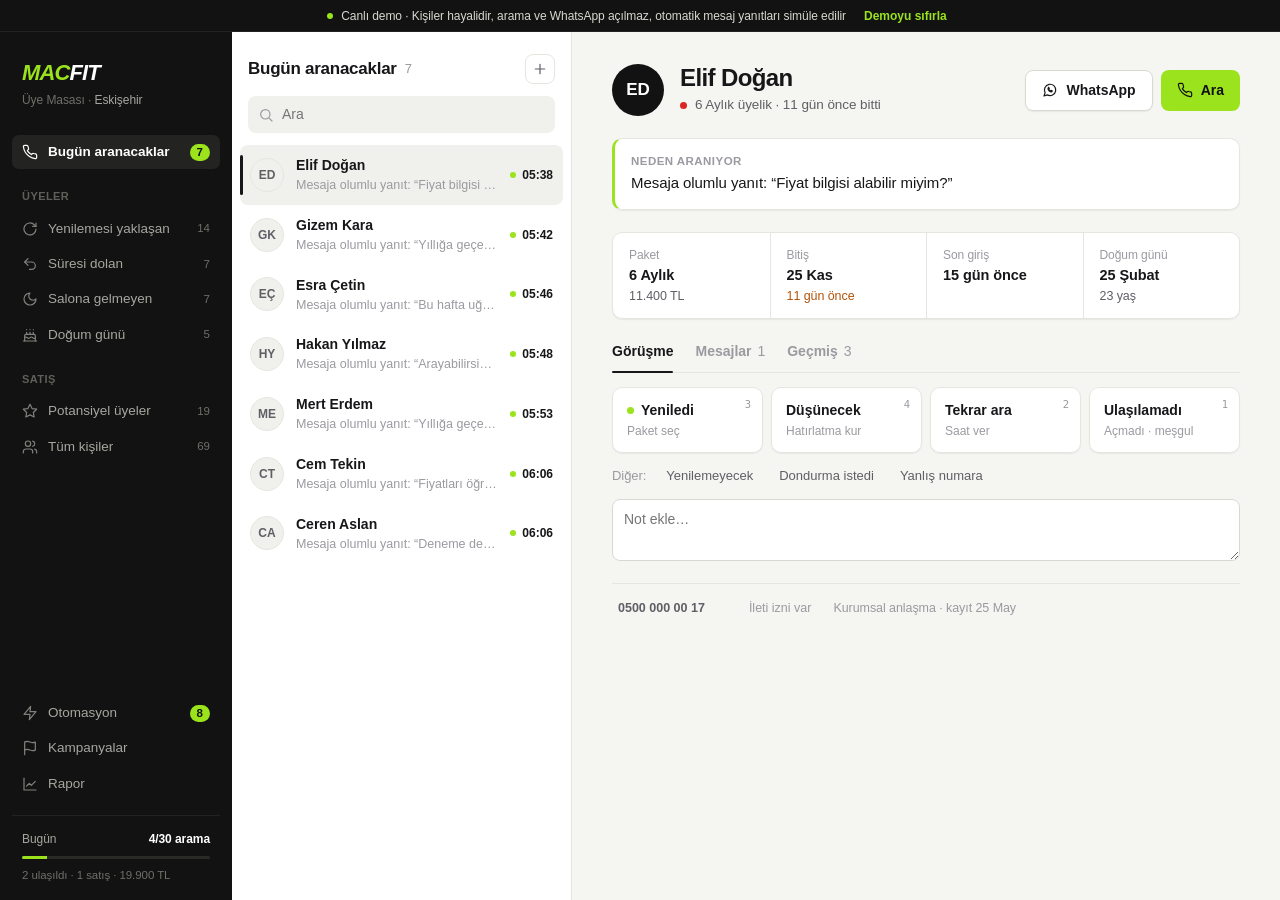
==== commit e2331aa2: "Üye masası: sade arayüz" ====
--- a/uye-masasi/index.html
+++ b/uye-masasi/index.html
@@ -4,7 +4,7 @@
 <meta charset="utf-8">
 <meta name="viewport" content="width=device-width, initial-scale=1, viewport-fit=cover">
 <meta name="robots" content="noindex, nofollow">
-<meta name="theme-color" content="#0e0f0d">
+<meta name="theme-color" content="#ffffff">
 <title>MACFit Üye Masası</title>
 <link rel="icon" href="favicon.png">
 <link rel="apple-touch-icon" href="apple-touch-icon.png">
@@ -41,93 +41,89 @@
 
 <div class="uyg">
   <aside class="kenar">
-    <div class="logo"><span class="mac">MAC</span><span class="fit">FIT</span><small>Üye Masası · <b id="sube">Eskişehir</b></small></div>
+    <div class="logo"><span class="mac">MAC</span><span class="fit">FIT</span></div>
+    <div class="sube">Üye Masası · <span id="sube">Eskişehir</span></div>
 
     <nav id="gorunumler" class="gorunumler" aria-label="Görünümler"></nav>
 
-    <div class="gun-kutu">
-      <div class="gun-ust"><span>Bugünkü aramalar</span><b id="gunHedef">0 / 30</b></div>
-      <div class="ilerleme"><div id="gunBar"></div></div>
-      <div id="gunSayilar" class="gun-sayilar"></div>
-    </div>
-
-    <div class="araclar">
-      <button data-ac="otoModal"><svg class="ik"><use href="#i-simsek"/></svg>Otomasyon<span class="oto-say say dikkat" hidden></span></button>
-      <button data-ac="kampModal"><svg class="ik"><use href="#i-bayrak"/></svg>Kampanyalar</button>
-      <button data-ac="panelModal"><svg class="ik"><use href="#i-grafik"/></svg>Panel</button>
-      <button data-ac="ekleModal"><svg class="ik"><use href="#i-arti"/></svg>Kişi ekle</button>
-      <button data-ac="iceModal"><svg class="ik"><use href="#i-yukle"/></svg>Listeyi içe aktar</button>
-      <button id="klasorAc"><svg class="ik"><use href="#i-klasor"/></svg>Veri klasörü</button>
-    </div>
-    <button class="kisayol" data-ac="yardimModal">Klavye kısayolları <kbd>?</kbd></button>
+    <div class="kenar-alt">
+      <div class="araclar">
+        <button data-ac="otoModal"><svg class="ik"><use href="#i-simsek"/></svg>Otomasyon<span class="oto-say say" hidden></span></button>
+        <button data-ac="kampModal"><svg class="ik"><use href="#i-bayrak"/></svg>Kampanyalar</button>
+        <button data-ac="panelModal"><svg class="ik"><use href="#i-grafik"/></svg>Rapor</button>
+      </div>
+      <div class="gun-kutu">
+        <div class="gun-ust"><span>Bugün</span><b id="gunHedef">0 / 30</b></div>
+        <div class="ilerleme"><div id="gunBar"></div></div>
+        <div id="gunSayilar" class="gun-sayilar"></div>
+      </div>
+    </div>
   </aside>
 
   <section class="liste-kol">
     <div class="mobil-ust">
       <div class="logo kucuk"><span class="mac">MAC</span><span class="fit">FIT</span></div>
-      <button class="ikon-dugme" data-ac="otoModal" aria-label="Otomasyon"><svg class="ik"><use href="#i-simsek"/></svg><span class="oto-say say dikkat" hidden></span></button>
+      <button class="ikon-dugme" data-ac="otoModal" aria-label="Otomasyon"><svg class="ik"><use href="#i-simsek"/></svg><span class="oto-say say" hidden></span></button>
       <button class="ikon-dugme" data-ac="menuModal" aria-label="Menü"><svg class="ik"><use href="#i-menu"/></svg></button>
     </div>
     <div class="liste-ust">
-      <label class="ara-kutu"><svg class="ik"><use href="#i-ara"/></svg><input id="ara" type="search" placeholder="İsim ya da telefon ara" autocomplete="off"><kbd>/</kbd></label>
-      <div id="filtre" class="filtre" role="group" aria-label="Kişi türü">
-        <button data-f="hepsi">Tümü</button><button data-f="uye">Üyeler</button><button data-f="aday">Adaylar</button>
-      </div>
-      <div class="liste-baslik"><b id="listeBaslik"></b><span id="listeSay" class="say"></span></div>
+      <div class="liste-baslik"><h2 id="listeBaslik"></h2><span id="listeSay" class="liste-say"></span>
+        <button class="ekle-dugme" data-ac="ekleModal" title="Kişi ekle" aria-label="Kişi ekle"><svg class="ik"><use href="#i-arti"/></svg></button></div>
+      <label class="ara-kutu"><svg class="ik"><use href="#i-ara"/></svg><input id="ara" type="search" placeholder="Ara" autocomplete="off"></label>
     </div>
     <div id="liste" class="liste"></div>
   </section>
 
   <main class="detay" id="detay">
     <div id="bos" class="bos" hidden>
-      <svg class="ik"><use href="#i-kisiler"/></svg>
-      <b>Bir kişi seç</b><span>Soldaki listeden bir üye ya da aday seç.</span>
+      <b>Kimse seçili değil</b><span>Listeden bir kişi seç.</span>
     </div>
 
     <div id="kart" hidden>
-      <button id="geri" class="geri"><svg class="ik"><use href="#i-sol"/></svg>Liste</button>
-      <div class="kimlik">
+      <button id="geri" class="geri"><svg class="ik"><use href="#i-sol"/></svg>Geri</button>
+
+      <header class="kart-ust">
         <div id="kAvatar" class="avatar"></div>
         <div class="kimlik-ic">
-          <div id="kEtiketler" class="etiketler"></div>
           <h1 id="kAd"></h1>
-          <div id="kMeta" class="meta"></div>
-        </div>
-      </div>
-
-      <div class="numara-satir">
-        <div class="numara">
-          <button id="kTel" class="tel" title="Kopyala"></button>
-          <span id="kTelTur" class="tel-tur"></span>
+          <div id="kEtiketler" class="durum-satir"></div>
         </div>
         <div class="eylemler">
-          <button id="eAra" class="ana-dugme"><svg class="ik"><use href="#i-telefon"/></svg>Ara<kbd>↵</kbd></button>
-          <button id="eWa" class="duz"><svg class="ik"><use href="#i-wa"/></svg>WhatsApp<kbd>W</kbd></button>
-          <button id="eKopya" class="duz ikon-dugme" title="Numarayı kopyala (C)"><svg class="ik"><use href="#i-kopya"/></svg></button>
+          <button id="eWa" class="duz"><svg class="ik"><use href="#i-wa"/></svg><span>WhatsApp</span></button>
+          <button id="eAra" class="ana-dugme"><svg class="ik"><use href="#i-telefon"/></svg><span>Ara</span></button>
         </div>
-      </div>
-      <div id="sure" class="sure" hidden><i></i>Görüşme sürüyor <b id="sureMetin">00:00</b></div>
-      <button id="kIzin" class="izin" title="İleti iznini değiştir"></button>
-
-      <div id="kBilgi" class="bilgiler"></div>
+      </header>
+      <div id="sure" class="sure" hidden><i></i>Görüşme sürüyor · <b id="sureMetin">00:00</b></div>
+
       <div id="kNeden" class="neden" hidden></div>
 
-      <div class="blok">
-        <div class="blok-baslik">Görüşme sonucu</div>
+      <dl id="kBilgi" class="bilgiler"></dl>
+
+      <div class="sekmeler" role="tablist">
+        <button data-sekme="gorusme" class="secili" role="tab">Görüşme</button>
+        <button data-sekme="mesaj" role="tab">Mesajlar <span id="otoSay"></span></button>
+        <button data-sekme="gecmis" role="tab">Geçmiş <span id="gecmisSay"></span></button>
+      </div>
+
+      <section class="sekme" data-sekme-ic="gorusme">
         <div id="sonuclar" class="sonuclar"></div>
-        <textarea id="not" rows="2" placeholder="Görüşme notu (N)"></textarea>
+        <div id="digerSonuclar" class="diger-sonuclar"></div>
+        <textarea id="not" rows="2" placeholder="Not ekle…"></textarea>
         <div id="kNotlar" class="notlar" hidden></div>
-      </div>
-
-      <div class="blok">
-        <div class="blok-baslik">Otomatik iletişim <span id="otoSay"></span></div>
+      </section>
+      <section class="sekme" data-sekme-ic="mesaj" hidden>
         <ol id="kMesajlar" class="mesajlar"></ol>
-      </div>
-
-      <div class="blok">
-        <div class="blok-baslik">Geçmiş <span id="gecmisSay"></span></div>
+      </section>
+      <section class="sekme" data-sekme-ic="gecmis" hidden>
         <ol id="kGecmis" class="gecmis"></ol>
-      </div>
+      </section>
+
+      <footer class="kart-alt">
+        <button id="kTel" class="tel" title="Numarayı kopyala"></button><span id="kTelTur"></span>
+        <button id="eKopya" hidden></button>
+        <button id="kIzin" class="izin" title="İleti iznini değiştir"></button>
+        <span id="kMeta" class="meta"></span>
+      </footer>
     </div>
   </main>
 </div>
@@ -146,7 +142,7 @@
     <div class="pencere-ust"><h2 id="zamanBaslik">Ne zaman?</h2><button class="kapat" data-kapat="zamanModal" aria-label="Kapat">×</button></div>
     <div id="hizliZaman" class="hizli-zaman"></div>
     <label class="alan"><span>Ya da tarih ve saat seç</span><input id="zamanElle" type="datetime-local"></label>
-    <div class="pencere-alt"><button class="duz" data-kapat="zamanModal">Vazgeç</button><button id="zamanTamam" class="ana-dugme">Kaydet <kbd>↵</kbd></button></div>
+    <div class="pencere-alt"><button class="duz" data-kapat="zamanModal">Vazgeç</button><button id="zamanTamam" class="ana-dugme">Kaydet</button></div>
   </div>
 </div>
 
@@ -157,7 +153,7 @@
     <div id="paketler" class="paketler"></div>
     <label class="alan"><span>Tahsil edilen tutar (TL)</span><input id="paketTutar" inputmode="decimal"></label>
     <p id="paketBilgi" class="soluk"></p>
-    <div class="pencere-alt"><button class="duz" data-kapat="paketModal">Vazgeç</button><button id="paketTamam" class="ana-dugme">Kaydet <kbd>↵</kbd></button></div>
+    <div class="pencere-alt"><button class="duz" data-kapat="paketModal">Vazgeç</button><button id="paketTamam" class="ana-dugme">Kaydet</button></div>
   </div>
 </div>
 
@@ -168,7 +164,7 @@
     <p id="waAciklama" class="soluk"></p>
     <label class="alan"><span>Cep numarası</span><input id="waNo" inputmode="tel" placeholder="05xx xxx xx xx"></label>
     <label class="alan"><span>Mesaj</span><textarea id="waMetin" rows="7"></textarea></label>
-    <div class="pencere-alt"><button class="duz" data-kapat="waModal">Vazgeç</button><button id="waGonder" class="ana-dugme"><svg class="ik"><use href="#i-wa"/></svg>Gönder <kbd>⌘↵</kbd></button></div>
+    <div class="pencere-alt"><button class="duz" data-kapat="waModal">Vazgeç</button><button id="waGonder" class="ana-dugme"><svg class="ik"><use href="#i-wa"/></svg>Gönder</button></div>
   </div>
 </div>
 
@@ -200,7 +196,7 @@
 <!-- Panel -->
 <div id="panelModal" class="modal" hidden>
   <div class="pencere genis">
-    <div class="pencere-ust"><h2>Panel</h2><button class="kapat" data-kapat="panelModal" aria-label="Kapat">×</button></div>
+    <div class="pencere-ust"><h2>Rapor</h2><button class="kapat" data-kapat="panelModal" aria-label="Kapat">×</button></div>
     <div id="panelIc"></div>
   </div>
 </div>
@@ -225,7 +221,7 @@
     </div>
     <label class="alan"><span>Not</span><input id="yNot"></label>
     <label class="onay-kutu"><input id="yIzin" type="checkbox" checked> Ticari ileti izni alındı (otomatik mesaj gidebilir)</label>
-    <div class="pencere-alt"><button class="duz" data-kapat="ekleModal">Vazgeç</button><button id="yKaydet" class="ana-dugme">Ekle</button></div>
+    <div class="pencere-alt"><button class="metin-dugme" data-ac="iceModal">Listeden içe aktar</button><span class="bosluk"></span><button class="duz" data-kapat="ekleModal">Vazgeç</button><button id="yKaydet" class="ana-dugme">Ekle</button></div>
   </div>
 </div>
 
@@ -256,9 +252,10 @@
     <div class="menu-araclar">
       <button data-ac="otoModal"><svg class="ik"><use href="#i-simsek"/></svg>Otomasyon</button>
       <button data-ac="kampModal"><svg class="ik"><use href="#i-bayrak"/></svg>Kampanyalar</button>
-      <button data-ac="panelModal"><svg class="ik"><use href="#i-grafik"/></svg>Panel</button>
+      <button data-ac="panelModal"><svg class="ik"><use href="#i-grafik"/></svg>Rapor</button>
       <button data-ac="ekleModal"><svg class="ik"><use href="#i-arti"/></svg>Kişi ekle</button>
       <button data-ac="iceModal"><svg class="ik"><use href="#i-yukle"/></svg>İçe aktar</button>
+      <button id="klasorAc"><svg class="ik"><use href="#i-klasor"/></svg>Veri klasörü</button>
     </div>
   </div>
 </div>
@@ -268,7 +265,7 @@
   <div class="pencere">
     <div class="pencere-ust"><h2>Klavye kısayolları</h2><button class="kapat" data-kapat="yardimModal" aria-label="Kapat">×</button></div>
     <table class="kisayollar">
-      <tr><td><kbd>↵</kbd></td><td>Ara (numarayı kopyalar, süreyi başlatır)</td></tr>
+      <tr><td></td><td>Ara (numarayı kopyalar, süreyi başlatır)</td></tr>
       <tr><td><kbd>1</kbd>–<kbd>8</kbd></td><td>Görüşme sonucunu kaydet</td></tr>
       <tr><td><kbd>↑</kbd> <kbd>↓</kbd></td><td>Listede gezin</td></tr>
       <tr><td><kbd>W</kbd></td><td>WhatsApp mesajı</td></tr>
--- a/uye-masasi/style.css
+++ b/uye-masasi/style.css
@@ -1,425 +1,396 @@
-/* MACFit Üye Masası — koyu tema, lime vurgu */
+/* MACFit Üye Masası — sade, açık tema. Lime yalnızca birincil eylem ve "şimdi" için. */
 :root {
-  --zemin: #0e0f0d; --kenar: #121311; --yuzey: #181917; --yuzey2: #1f201d; --yuzey3: #272824;
-  --cizgi: #2b2c28; --metin: #f0f0ea; --ikincil: #a3a49b; --soluk: #74756d;
-  --lime: #9BE31C; --lime-koyu: #7fbf12; --lime-zemin: rgba(155, 227, 28, .12);
-  --kirmizi: #ff6b5e; --turuncu: #ffa53d; --sari: #f2cf4a; --mavi: #5aaeff; --mor: #c08bff; --yesil: #4fd18b;
-  --r: 12px;
-  color-scheme: dark;
+  --zemin: #f5f5f2; --yuzey: #ffffff; --yuzey2: #f0f0ec; --cizgi: #e6e6e1; --cizgi2: #d9d9d3;
+  --metin: #17171a; --ikincil: #5f5f66; --soluk: #9a9aa0;
+  --kenar: #111211; --kenar-metin: #a6a7a0;
+  --lime: #9BE31C; --lime-zemin: #f1fadf;
+  --uyari: #b45309; --mavi: #2563eb;
+  --r: 10px;
+  --golge: 0 1px 2px rgba(20, 20, 18, .04), 0 1px 1px rgba(20, 20, 18, .03);
+  color-scheme: light;
 }
 * { box-sizing: border-box; margin: 0; }
 [hidden] { display: none !important; }
 html, body { height: 100%; }
 body {
   background: var(--zemin); color: var(--metin);
-  font: 14px/1.45 -apple-system, BlinkMacSystemFont, 'Inter', 'Segoe UI', Roboto, sans-serif;
-  -webkit-font-smoothing: antialiased; overflow: hidden;
+  font: 14px/1.5 -apple-system, BlinkMacSystemFont, 'Inter', 'Segoe UI', Roboto, sans-serif;
+  -webkit-font-smoothing: antialiased; overflow: hidden; letter-spacing: -.005em;
 }
 button, input, textarea, select { font: inherit; color: inherit; }
 button { cursor: pointer; background: none; border: 0; }
-button:disabled { cursor: not-allowed; opacity: .45; }
+button:disabled { cursor: not-allowed; opacity: .4; }
 input, textarea, select {
-  background: var(--yuzey2); border: 1px solid var(--cizgi); border-radius: 9px; padding: 9px 11px; width: 100%; outline: none;
-}
-input:focus, textarea:focus, select:focus { border-color: var(--lime); box-shadow: 0 0 0 3px var(--lime-zemin); }
+  background: var(--yuzey); border: 1px solid var(--cizgi2); border-radius: 8px; padding: 9px 11px; width: 100%; outline: none; transition: border-color .15s, box-shadow .15s;
+}
+input:focus, textarea:focus, select:focus { border-color: #9a9aa0; box-shadow: 0 0 0 3px rgba(23, 23, 26, .06); }
 textarea { resize: vertical; }
-kbd {
-  font: 600 10.5px ui-monospace, Menlo, monospace; padding: 1px 5px; border-radius: 4px;
-  background: rgba(255, 255, 255, .08); color: var(--ikincil); border: 1px solid rgba(255, 255, 255, .08);
-}
-.ik { width: 17px; height: 17px; fill: none; stroke: currentColor; stroke-width: 2; stroke-linecap: round; stroke-linejoin: round; flex: none; }
+kbd { font: 500 10.5px ui-monospace, Menlo, monospace; color: var(--soluk); }
+.ik { width: 16px; height: 16px; fill: none; stroke: currentColor; stroke-width: 1.8; stroke-linecap: round; stroke-linejoin: round; flex: none; }
 .soluk { color: var(--soluk); }
 .kucuk { font-size: 12.5px; }
-code { font: 12px ui-monospace, Menlo, monospace; background: var(--yuzey3); padding: 1px 5px; border-radius: 4px; }
+code { font: 12px ui-monospace, Menlo, monospace; background: var(--yuzey2); padding: 1px 5px; border-radius: 4px; }
 
 /* demo şeridi */
 .demo-serit {
-  position: fixed; top: 0; left: 0; right: 0; z-index: 50; height: 34px; display: flex; align-items: center; justify-content: center; gap: 12px;
-  background: var(--lime); color: #111; font-size: 12.5px; font-weight: 600; padding: 0 12px; text-align: center;
-}
+  position: fixed; top: 0; left: 0; right: 0; z-index: 50; height: 32px; display: flex; align-items: center; justify-content: center; gap: 12px;
+  background: var(--kenar); color: #d8d8d2; font-size: 12px; padding: 0 12px; text-align: center; border-bottom: 1px solid #222;
+}
+.demo-serit > span::before { content: ""; display: inline-block; width: 6px; height: 6px; border-radius: 50%; background: var(--lime); margin-right: 8px; vertical-align: 1px; }
 .demo-serit .kisa { display: none; }
-.demo-serit button { background: rgba(0, 0, 0, .14); padding: 4px 10px; border-radius: 999px; font-weight: 700; white-space: nowrap; }
-body.web .uyg { top: 34px; }
+.demo-serit button { color: var(--lime); font-weight: 600; white-space: nowrap; }
+body.web .uyg { top: 32px; }
 
 /* yerleşim */
-.uyg { position: fixed; inset: 0; display: grid; grid-template-columns: 252px 360px 1fr; }
-.kenar {
-  background: var(--kenar); border-right: 1px solid var(--cizgi); display: flex; flex-direction: column; gap: 18px;
-  padding: 26px 14px 14px; overflow-y: auto;
-}
-.logo { display: flex; flex-wrap: wrap; align-items: baseline; padding: 0 8px; }
-.logo .mac { color: var(--lime); font-weight: 900; font-style: italic; font-size: 26px; letter-spacing: -.04em; }
-.logo .fit { color: #fff; font-weight: 900; font-style: italic; font-size: 26px; letter-spacing: -.04em; }
-.logo small { flex-basis: 100%; color: var(--ikincil); font-size: 12px; margin-top: 2px; }
-.logo small b { color: var(--metin); }
-.logo.kucuk .mac, .logo.kucuk .fit { font-size: 21px; }
-
-.gorunumler { display: flex; flex-direction: column; gap: 2px; }
-.gorunum {
-  display: flex; align-items: center; gap: 10px; padding: 9px 10px; border-radius: 9px; color: var(--ikincil); text-align: left; font-weight: 500;
-}
+.uyg { position: fixed; inset: 0; display: grid; grid-template-columns: 232px 340px 1fr; }
+
+/* kenar menü (koyu) */
+.kenar { background: var(--kenar); color: var(--kenar-metin); display: flex; flex-direction: column; padding: 24px 12px 16px; overflow-y: auto; }
+.logo { display: flex; align-items: baseline; padding: 0 10px; }
+.logo .mac, .logo .fit { font-weight: 900; font-style: italic; font-size: 22px; letter-spacing: -.04em; }
+.logo .mac { color: var(--lime); }
+.logo .fit { color: #fff; }
+.sube { font-size: 12px; color: #6f706a; padding: 2px 10px 0; }
+.sube span { color: var(--kenar-metin); }
+.gorunumler { display: flex; flex-direction: column; gap: 1px; margin-top: 26px; }
+.grup { font-size: 11px; font-weight: 600; color: #5f605a; letter-spacing: .04em; text-transform: uppercase; padding: 18px 10px 6px; }
+.gorunum { display: flex; align-items: center; gap: 10px; padding: 7px 10px; border-radius: 7px; color: var(--kenar-metin); text-align: left; font-size: 13.5px; }
+.gorunum .ik { opacity: .75; }
 .gorunum span:nth-child(2) { flex: 1; }
-.gorunum:hover { background: var(--yuzey2); color: var(--metin); }
-.gorunum.secili { background: var(--lime-zemin); color: var(--lime); }
-.say {
-  font-size: 11.5px; font-weight: 700; min-width: 22px; padding: 1px 7px; border-radius: 999px; text-align: center;
-  background: var(--yuzey3); color: var(--ikincil); font-variant-numeric: tabular-nums;
-}
-.say.dikkat { background: var(--lime); color: #111; }
-.gorunum.secili .say:not(.dikkat) { background: rgba(155, 227, 28, .18); color: var(--lime); }
-
-.gun-kutu { background: var(--yuzey); border: 1px solid var(--cizgi); border-radius: var(--r); padding: 13px; }
-.gun-ust { display: flex; justify-content: space-between; align-items: baseline; font-size: 12.5px; color: var(--ikincil); }
-.gun-ust b { color: var(--metin); font-size: 15px; font-variant-numeric: tabular-nums; }
-.ilerleme { height: 6px; background: var(--yuzey3); border-radius: 99px; margin: 9px 0 11px; overflow: hidden; }
-.ilerleme div { height: 100%; background: var(--lime); border-radius: 99px; transition: width .3s; }
-.gun-sayilar { display: grid; grid-template-columns: 1fr 1fr; gap: 7px 10px; font-size: 11.5px; color: var(--soluk); }
-.gun-sayilar span { display: flex; flex-direction: column; }
-.gun-sayilar b { color: var(--metin); font-size: 13.5px; font-variant-numeric: tabular-nums; }
-
-.araclar { display: flex; flex-direction: column; gap: 2px; margin-top: auto; }
-.araclar button { display: flex; align-items: center; gap: 10px; padding: 8px 10px; border-radius: 9px; color: var(--ikincil); text-align: left; }
-.araclar button:hover { background: var(--yuzey2); color: var(--metin); }
-.araclar .say { margin-left: auto; }
-.kisayol { font-size: 12px; color: var(--soluk); text-align: left; padding: 4px 10px; }
+.gorunum:hover { background: #1c1d1b; color: #fff; }
+.gorunum.secili { background: #232421; color: #fff; }
+.gorunum.secili .ik { opacity: 1; }
+.gorunum.birincil { font-weight: 600; }
+.say { font-size: 11.5px; color: #6f706a; font-variant-numeric: tabular-nums; }
+.say.dikkat { color: #111; background: var(--lime); font-weight: 700; padding: 0 7px; border-radius: 999px; min-width: 20px; text-align: center; }
+.kenar-alt { margin-top: auto; display: flex; flex-direction: column; gap: 14px; padding-top: 22px; }
+.araclar { display: flex; flex-direction: column; gap: 1px; }
+.araclar button { display: flex; align-items: center; gap: 10px; padding: 7px 10px; border-radius: 7px; color: var(--kenar-metin); font-size: 13.5px; text-align: left; }
+.araclar button .ik { opacity: .75; }
+.araclar button:hover { background: #1c1d1b; color: #fff; }
+.araclar .say { margin-left: auto; color: #111; background: var(--lime); font-weight: 700; padding: 0 7px; border-radius: 999px; }
+.gun-kutu { border-top: 1px solid #222320; padding: 14px 10px 0; }
+.gun-ust { display: flex; justify-content: space-between; font-size: 12px; }
+.gun-ust b { color: #fff; font-weight: 600; font-variant-numeric: tabular-nums; }
+.ilerleme { height: 3px; background: #2a2b28; border-radius: 9px; margin: 8px 0; overflow: hidden; }
+.ilerleme div { height: 100%; background: var(--lime); transition: width .3s; }
+.gun-sayilar { font-size: 11.5px; color: #6f706a; }
 
 /* liste */
-.liste-kol { display: flex; flex-direction: column; border-right: 1px solid var(--cizgi); min-height: 0; background: var(--zemin); }
+.liste-kol { display: flex; flex-direction: column; background: var(--yuzey); border-right: 1px solid var(--cizgi); min-height: 0; }
 .mobil-ust { display: none; }
-.liste-ust { padding: 20px 14px 10px; display: flex; flex-direction: column; gap: 10px; }
-.ara-kutu { display: flex; align-items: center; gap: 8px; background: var(--yuzey2); border: 1px solid var(--cizgi); border-radius: 10px; padding: 0 10px; color: var(--soluk); }
-.ara-kutu:focus-within { border-color: var(--lime); }
-.ara-kutu input { border: 0; background: none; padding: 9px 0; box-shadow: none; }
-.ara-kutu input::-webkit-search-cancel-button { filter: invert(.6); }
-.filtre { display: flex; gap: 4px; background: var(--yuzey); border: 1px solid var(--cizgi); border-radius: 10px; padding: 3px; }
-.filtre button { flex: 1; padding: 6px 8px; border-radius: 7px; color: var(--ikincil); font-weight: 600; font-size: 12.5px; }
-.filtre button.secili { background: var(--yuzey3); color: var(--metin); }
-.filtre.tam { margin-bottom: 4px; }
-.filtre.tam button.secili { background: var(--lime); color: #111; }
-.liste-baslik { display: flex; align-items: center; gap: 8px; padding: 6px 2px 0; }
-.liste-baslik b { font-size: 15px; }
-
-.liste { flex: 1; overflow-y: auto; padding: 0 8px 16px; }
-.satir {
-  width: 100%; display: flex; align-items: center; gap: 11px; padding: 10px 9px; border-radius: 10px; text-align: left; border: 1px solid transparent;
-}
-.satir:hover { background: var(--yuzey); }
-.satir.secili { background: var(--yuzey2); border-color: var(--cizgi); }
-.av {
-  width: 36px; height: 36px; border-radius: 50%; display: grid; place-items: center; flex: none; font-weight: 800; font-size: 12.5px;
-  background: var(--yuzey3); color: var(--ikincil);
-}
-.av.uye { background: var(--lime-zemin); color: var(--lime); }
-.av.aday { background: rgba(90, 174, 255, .13); color: var(--mavi); }
+.liste-ust { padding: 22px 16px 10px; display: flex; flex-direction: column; gap: 12px; }
+.liste-baslik { display: flex; align-items: center; gap: 8px; }
+.liste-baslik h2 { font-size: 17px; font-weight: 650; letter-spacing: -.015em; }
+.liste-say { color: var(--soluk); font-size: 13px; font-variant-numeric: tabular-nums; }
+.ekle-dugme { margin-left: auto; width: 30px; height: 30px; border-radius: 8px; display: grid; place-items: center; color: var(--ikincil); border: 1px solid var(--cizgi); }
+.ekle-dugme:hover { background: var(--yuzey2); color: var(--metin); }
+.ara-kutu { display: flex; align-items: center; gap: 8px; background: var(--yuzey2); border-radius: 8px; padding: 0 10px; color: var(--soluk); }
+.ara-kutu input { border: 0; background: none; padding: 8px 0; box-shadow: none !important; }
+.liste { flex: 1; overflow-y: auto; padding: 2px 8px 16px; }
+.satir { width: 100%; display: flex; align-items: center; gap: 12px; padding: 10px; border-radius: 8px; text-align: left; position: relative; }
+.satir:hover, .satir.secili { background: var(--yuzey2); }
+.satir.secili::before { content: ""; position: absolute; left: 0; top: 10px; bottom: 10px; width: 3px; border-radius: 3px; background: var(--metin); }
+.av { width: 34px; height: 34px; border-radius: 50%; display: grid; place-items: center; flex: none; font-weight: 600; font-size: 12px; background: var(--yuzey2); color: var(--ikincil); border: 1px solid var(--cizgi); }
 .satir-orta { flex: 1; min-width: 0; display: flex; flex-direction: column; }
-.satir .ad { font-weight: 600; white-space: nowrap; overflow: hidden; text-overflow: ellipsis; }
-.satir .alt { font-size: 12px; color: var(--soluk); white-space: nowrap; overflow: hidden; text-overflow: ellipsis; }
-.izinsiz { font-style: normal; font-size: 10px; font-weight: 700; color: var(--turuncu); border: 1px solid rgba(255, 165, 61, .4); padding: 0 5px; border-radius: 4px; vertical-align: 1px; }
-.rozet { font-size: 11px; font-weight: 700; padding: 3px 8px; border-radius: 999px; white-space: nowrap; flex: none; }
-.r-lime { background: var(--lime); color: #111; }
-.r-turuncu { background: rgba(255, 165, 61, .15); color: var(--turuncu); }
-.r-sari { background: rgba(242, 207, 74, .13); color: var(--sari); }
-.r-kirmizi { background: rgba(255, 107, 94, .14); color: var(--kirmizi); }
-.r-mor { background: rgba(192, 139, 255, .15); color: var(--mor); }
-.r-mavi { background: rgba(90, 174, 255, .14); color: var(--mavi); }
-.r-gri { background: var(--yuzey3); color: var(--ikincil); }
-.liste-bos { display: flex; flex-direction: column; align-items: center; gap: 6px; text-align: center; padding: 48px 18px; color: var(--soluk); }
-.liste-bos .ik { width: 30px; height: 30px; color: var(--lime); }
-.liste-bos b { color: var(--metin); }
+.satir .ad { font-weight: 550; white-space: nowrap; overflow: hidden; text-overflow: ellipsis; }
+.satir .alt { font-size: 12.5px; color: var(--soluk); white-space: nowrap; overflow: hidden; text-overflow: ellipsis; }
+.rozet { font-size: 12px; white-space: nowrap; flex: none; font-variant-numeric: tabular-nums; color: var(--soluk); }
+.r-vurgu { color: var(--metin); font-weight: 600; }
+.r-vurgu::before { content: ""; display: inline-block; width: 6px; height: 6px; border-radius: 50%; background: var(--lime); margin-right: 6px; vertical-align: 1px; }
+.r-uyari { color: var(--uyari); font-weight: 600; }
+.liste-bos { display: flex; flex-direction: column; align-items: center; gap: 4px; text-align: center; padding: 56px 20px; color: var(--soluk); font-size: 13px; }
+.liste-bos b { color: var(--metin); font-weight: 600; font-size: 14px; }
 
 /* detay */
-.detay { overflow-y: auto; padding: 26px 32px 60px; min-width: 0; }
-#kart { max-width: 880px; display: flex; flex-direction: column; gap: 16px; }
-.bos { height: 100%; display: flex; flex-direction: column; align-items: center; justify-content: center; gap: 6px; color: var(--soluk); }
-.bos .ik { width: 34px; height: 34px; }
-.bos b { color: var(--metin); font-size: 16px; }
-.geri { display: none; align-items: center; gap: 4px; color: var(--lime); font-weight: 600; padding: 4px 0; }
-.kimlik { display: flex; gap: 16px; align-items: center; }
-.avatar { width: 58px; height: 58px; border-radius: 50%; display: grid; place-items: center; font-weight: 900; font-size: 19px; flex: none; }
-.avatar.uye { background: var(--lime); color: #111; }
-.avatar.aday { background: var(--mavi); color: #06121f; }
-.kimlik-ic { min-width: 0; }
-.kimlik h1 { font-size: 26px; font-weight: 800; letter-spacing: -.02em; line-height: 1.15; margin: 5px 0 3px; }
-.etiketler { display: flex; flex-wrap: wrap; gap: 6px; }
-.etk { font-size: 11.5px; font-weight: 700; padding: 3px 9px; border-radius: 999px; background: var(--yuzey3); color: var(--ikincil); }
-.etk.lime { background: var(--lime); color: #111; }
-.etk.yesil { background: rgba(79, 209, 139, .14); color: var(--yesil); }
-.etk.turuncu { background: rgba(255, 165, 61, .15); color: var(--turuncu); }
-.etk.kirmizi { background: rgba(255, 107, 94, .14); color: var(--kirmizi); }
-.etk.mavi { background: rgba(90, 174, 255, .14); color: var(--mavi); }
-.etk.mor { background: rgba(192, 139, 255, .15); color: var(--mor); }
-.meta { color: var(--soluk); font-size: 12.5px; }
-
-.numara-satir { display: flex; align-items: center; justify-content: space-between; gap: 14px; flex-wrap: wrap; background: var(--yuzey); border: 1px solid var(--cizgi); border-radius: var(--r); padding: 14px 16px; }
-.numara { display: flex; flex-direction: column; }
-.tel { font-size: 22px; font-weight: 800; letter-spacing: .01em; text-align: left; font-variant-numeric: tabular-nums; }
-.tel:hover { color: var(--lime); }
-.tel-tur { font-size: 12px; color: var(--soluk); }
-.eylemler { display: flex; gap: 8px; }
-.ana-dugme, .duz {
-  display: inline-flex; align-items: center; justify-content: center; gap: 8px; padding: 10px 16px; border-radius: 10px; font-weight: 700; white-space: nowrap;
-}
-.ana-dugme { background: var(--lime); color: #111; }
-.ana-dugme:hover:not(:disabled) { background: #aef02e; }
-.ana-dugme kbd { background: rgba(0, 0, 0, .12); color: #222; border-color: transparent; }
-.duz { background: var(--yuzey3); color: var(--metin); }
-.duz:hover { background: #31322d; }
-.ikon-dugme { padding: 10px 11px; position: relative; }
-.sure { display: flex; align-items: center; gap: 8px; color: var(--lime); font-weight: 600; font-size: 13px; }
-.sure i { width: 8px; height: 8px; border-radius: 50%; background: var(--lime); animation: nabiz 1.2s infinite; }
-@keyframes nabiz { 50% { opacity: .25; } }
-.izin { display: inline-flex; align-items: center; gap: 6px; font-size: 12px; font-weight: 600; align-self: flex-start; padding: 4px 9px; border-radius: 999px; }
-.izin .ik { width: 14px; height: 14px; }
-.izin.var { color: var(--yesil); background: rgba(79, 209, 139, .1); }
-.izin.yok { color: var(--turuncu); background: rgba(255, 165, 61, .12); }
-
-.bilgiler { display: grid; grid-template-columns: repeat(4, 1fr); gap: 10px; }
-.bilgi { background: var(--yuzey); border: 1px solid var(--cizgi); border-radius: var(--r); padding: 11px 13px; display: flex; flex-direction: column; min-width: 0; }
-.bilgi span { font-size: 11.5px; color: var(--soluk); font-weight: 600; }
-.bilgi b { font-size: 15px; white-space: nowrap; overflow: hidden; text-overflow: ellipsis; }
-.bilgi small { font-size: 12px; color: var(--ikincil); }
-.bilgi.uyari { border-color: rgba(255, 165, 61, .45); }
-.bilgi.uyari small { color: var(--turuncu); }
-
-.neden { display: flex; gap: 12px; align-items: flex-start; padding: 12px 14px; border-radius: var(--r); background: var(--yuzey); border: 1px solid var(--cizgi); }
-.neden .ik { color: var(--ikincil); margin-top: 2px; }
-.neden div { display: flex; flex-direction: column; }
-.neden b { font-size: 13px; }
-.neden span { color: var(--ikincil); }
-.neden.simdi { background: var(--lime-zemin); border-color: rgba(155, 227, 28, .4); }
-.neden.simdi .ik, .neden.simdi b { color: var(--lime); }
-
-.blok { background: var(--yuzey); border: 1px solid var(--cizgi); border-radius: var(--r); padding: 14px 16px; display: flex; flex-direction: column; gap: 11px; }
-.blok-baslik { font-size: 12px; font-weight: 800; letter-spacing: .06em; text-transform: uppercase; color: var(--ikincil); }
-.blok-baslik span { color: var(--soluk); font-weight: 600; }
-.sonuclar { display: grid; grid-template-columns: repeat(4, 1fr); gap: 8px; }
-.sonuc {
-  display: flex; align-items: center; justify-content: space-between; gap: 8px; padding: 10px 11px; border-radius: 10px;
-  background: var(--yuzey2); border: 1px solid var(--cizgi); text-align: left;
-}
-.sonuc:hover { border-color: var(--ikincil); }
-.sonuc .yazi { display: flex; flex-direction: column; font-weight: 700; font-size: 13px; line-height: 1.25; }
-.sonuc small { font-weight: 500; font-size: 11.5px; color: var(--soluk); }
-.sonuc.iyi { border-color: rgba(155, 227, 28, .35); }
-.sonuc.iyi:hover { background: var(--lime-zemin); border-color: var(--lime); }
-.sonuc.iyi .yazi { color: var(--lime); }
-.sonuc.kotu:hover { border-color: rgba(255, 107, 94, .6); }
-.notlar { white-space: pre-wrap; font-size: 13px; color: var(--ikincil); background: var(--yuzey2); border-radius: 9px; padding: 9px 11px; }
-
-.mesajlar { list-style: none; padding: 0; display: flex; flex-direction: column; gap: 10px; }
+.detay { overflow-y: auto; padding: 32px 40px 64px; min-width: 0; }
+#kart { max-width: 760px; display: flex; flex-direction: column; gap: 22px; }
+.bos { height: 100%; display: flex; flex-direction: column; align-items: center; justify-content: center; gap: 4px; color: var(--soluk); }
+.bos b { color: var(--metin); font-weight: 600; }
+.geri { display: none; align-items: center; gap: 4px; color: var(--ikincil); font-weight: 500; padding: 2px 0; align-self: flex-start; }
+
+.kart-ust { display: flex; align-items: center; gap: 16px; }
+.avatar { width: 52px; height: 52px; border-radius: 50%; display: grid; place-items: center; font-weight: 650; font-size: 17px; flex: none; background: var(--kenar); color: #fff; }
+.kimlik-ic { flex: 1; min-width: 0; }
+.kimlik-ic h1 { font-size: 24px; font-weight: 700; letter-spacing: -.025em; line-height: 1.2; }
+.durum-satir { display: flex; align-items: center; gap: 8px; color: var(--ikincil); font-size: 13.5px; margin-top: 2px; }
+.nokta { width: 7px; height: 7px; border-radius: 50%; flex: none; background: var(--soluk); }
+.n-aktif { background: #16a34a; } .n-uyari { background: #f59e0b; } .n-kapali { background: #dc2626; } .n-aday { background: var(--mavi); }
+.eylemler { display: flex; gap: 8px; flex: none; }
+.ana-dugme, .duz { display: inline-flex; align-items: center; justify-content: center; gap: 8px; padding: 9px 16px; border-radius: 8px; font-weight: 600; white-space: nowrap; transition: background .15s; }
+.ana-dugme { background: var(--metin); color: #fff; }
+.ana-dugme:hover:not(:disabled) { background: #333336; }
+#eAra { background: var(--lime); color: #111; }
+#eAra:hover:not(:disabled) { background: #a9ee2c; }
+.duz { background: var(--yuzey); color: var(--metin); border: 1px solid var(--cizgi2); box-shadow: var(--golge); }
+.duz:hover { background: var(--yuzey2); }
+.metin-dugme { color: var(--ikincil); font-weight: 500; font-size: 13px; }
+.metin-dugme:hover { color: var(--metin); text-decoration: underline; }
+.ikon-dugme { padding: 9px; position: relative; }
+.sure { display: flex; align-items: center; gap: 8px; color: var(--ikincil); font-size: 13px; margin-top: -10px; }
+.sure i { width: 7px; height: 7px; border-radius: 50%; background: #16a34a; animation: nabiz 1.2s infinite; }
+.sure b { color: var(--metin); font-variant-numeric: tabular-nums; }
+@keyframes nabiz { 50% { opacity: .2; } }
+
+.neden { display: flex; flex-direction: column; gap: 2px; padding: 14px 16px; border-radius: var(--r); background: var(--yuzey); border: 1px solid var(--cizgi); box-shadow: var(--golge); }
+.neden b { font-size: 11.5px; font-weight: 600; color: var(--soluk); text-transform: uppercase; letter-spacing: .04em; }
+.neden span { font-size: 15px; color: var(--metin); }
+.neden.simdi { border-left: 3px solid var(--lime); }
+
+.bilgiler { display: grid; grid-template-columns: repeat(4, 1fr); background: var(--yuzey); border: 1px solid var(--cizgi); border-radius: var(--r); box-shadow: var(--golge); }
+.bilgi { padding: 13px 16px; min-width: 0; border-left: 1px solid var(--cizgi); }
+.bilgi:first-child { border-left: 0; }
+.bilgi dt { font-size: 12px; color: var(--soluk); }
+.bilgi dd { font-weight: 600; font-size: 14.5px; white-space: nowrap; overflow: hidden; text-overflow: ellipsis; margin-top: 1px; }
+.bilgi dd small { display: block; font-weight: 400; font-size: 12.5px; color: var(--ikincil); }
+.bilgi.uyari dd small { color: var(--uyari); }
+
+.sekmeler { display: flex; gap: 22px; border-bottom: 1px solid var(--cizgi); margin-bottom: -8px; }
+.sekmeler button { padding: 0 0 10px; color: var(--soluk); font-weight: 550; position: relative; }
+.sekmeler button span { font-weight: 400; margin-left: 2px; }
+.sekmeler button:hover, .sekmeler button.secili { color: var(--metin); }
+.sekmeler button.secili::after { content: ""; position: absolute; left: 0; right: 0; bottom: -1px; height: 2px; background: var(--metin); border-radius: 2px; }
+.sekme { display: flex; flex-direction: column; gap: 12px; }
+
+.sonuclar { display: grid; grid-template-columns: repeat(auto-fit, minmax(150px, 1fr)); gap: 8px; }
+.sonuc { position: relative; display: flex; flex-direction: column; align-items: flex-start; gap: 1px; padding: 12px 14px; border-radius: var(--r); background: var(--yuzey); border: 1px solid var(--cizgi); box-shadow: var(--golge); text-align: left; transition: border-color .15s, background .15s; }
+.sonuc b { font-weight: 600; font-size: 14px; }
+.sonuc small { font-size: 12px; color: var(--soluk); }
+.sonuc kbd { position: absolute; top: 10px; right: 11px; }
+.sonuc:hover { border-color: var(--cizgi2); background: #fbfbfa; }
+.sonuc.iyi b::before { content: ""; display: inline-block; width: 7px; height: 7px; border-radius: 50%; background: var(--lime); margin-right: 7px; vertical-align: 1px; }
+.sonuc.iyi:hover { border-color: #c5e98a; background: var(--lime-zemin); }
+.diger-sonuclar { display: flex; flex-wrap: wrap; align-items: center; gap: 4px 14px; font-size: 13px; color: var(--soluk); }
+.diger-sonuclar button { color: var(--ikincil); }
+.diger-sonuclar button:hover { color: var(--metin); text-decoration: underline; }
+.notlar { white-space: pre-wrap; font-size: 13px; color: var(--ikincil); border-left: 2px solid var(--cizgi2); padding: 2px 0 2px 12px; }
+
+.mesajlar { list-style: none; padding: 0; display: flex; flex-direction: column; gap: 14px; }
 .mesajlar li { display: flex; flex-direction: column; gap: 6px; }
-.mesaj { background: var(--yuzey2); border-radius: 10px 10px 10px 3px; padding: 10px 12px; max-width: 92%; }
-.mesaj-ust { display: flex; align-items: center; gap: 7px; font-size: 12.5px; }
-.mesaj-ust .ik { width: 14px; height: 14px; color: var(--lime); }
-.mesaj-ust small { color: var(--soluk); margin-left: auto; }
-.mesaj p { font-size: 13px; color: var(--ikincil); margin-top: 4px; white-space: pre-wrap; }
-.yanit { align-self: flex-end; max-width: 80%; border-radius: 10px 10px 3px 10px; padding: 8px 12px; }
-.yanit small { font-size: 11px; font-weight: 700; }
-.yanit p { font-size: 13px; }
-.yanit.olumlu { background: var(--lime-zemin); border: 1px solid rgba(155, 227, 28, .35); }
-.yanit.olumlu small { color: var(--lime); }
-.yanit.olumsuz { background: rgba(255, 107, 94, .1); border: 1px solid rgba(255, 107, 94, .3); }
-.yanit.olumsuz small { color: var(--kirmizi); }
-.yanit-bekle { display: flex; align-items: center; gap: 8px; flex-wrap: wrap; font-size: 12px; color: var(--soluk); }
-.yanit-bekle button { font-size: 12px; font-weight: 600; padding: 4px 9px; border-radius: 999px; background: var(--yuzey3); color: var(--ikincil); }
-.yanit-bekle button:hover { color: var(--metin); }
-.yanit-bekle button[data-tur="olumlu"]:hover { color: var(--lime); }
+.mesaj { background: var(--yuzey); border: 1px solid var(--cizgi); border-radius: 12px 12px 12px 4px; padding: 11px 14px; max-width: 88%; }
+.mesaj-ust { display: flex; align-items: baseline; gap: 8px; font-size: 12.5px; }
+.mesaj-ust b { font-weight: 600; }
+.mesaj-ust small { color: var(--soluk); margin-left: auto; white-space: nowrap; }
+.mesaj p { font-size: 13.5px; color: var(--ikincil); margin-top: 4px; white-space: pre-wrap; }
+.yanit { align-self: flex-end; max-width: 75%; border-radius: 12px 12px 4px 12px; padding: 9px 13px; background: var(--metin); color: #fff; }
+.yanit p { font-size: 13.5px; }
+.yanit small { font-size: 11px; color: #a1a1a6; }
+.yanit.olumsuz { background: var(--yuzey2); color: var(--metin); }
+.yanit.olumsuz small { color: var(--soluk); }
+.yanit-bekle { display: flex; align-items: center; gap: 12px; flex-wrap: wrap; font-size: 12.5px; color: var(--soluk); }
+.yanit-bekle button { color: var(--ikincil); font-weight: 500; }
+.yanit-bekle button:hover { color: var(--metin); text-decoration: underline; }
+.bos-satir { color: var(--soluk); font-size: 13px; padding: 8px 0; list-style: none; }
 
 .gecmis { list-style: none; padding: 0; display: flex; flex-direction: column; }
-.gecmis li { display: flex; gap: 11px; padding: 7px 0; border-top: 1px solid var(--cizgi); }
-.gecmis li:first-child { border-top: 0; }
-.gecmis li i { width: 8px; height: 8px; border-radius: 50%; background: var(--soluk); margin-top: 6px; flex: none; }
-.gecmis li b { font-size: 13px; }
+.gecmis li { display: flex; gap: 12px; padding: 10px 0; border-bottom: 1px solid var(--cizgi); }
+.gecmis li:last-child { border-bottom: 0; }
+.gecmis li i { width: 7px; height: 7px; border-radius: 50%; background: var(--cizgi2); margin-top: 7px; flex: none; }
+.gecmis li div { display: flex; flex-wrap: wrap; gap: 0 8px; align-items: baseline; }
+.gecmis li b { font-size: 13.5px; font-weight: 600; }
 .gecmis li small { color: var(--soluk); font-size: 12px; }
-.gecmis li p { font-size: 13px; color: var(--ikincil); margin-top: 2px; }
+.gecmis li p { flex-basis: 100%; font-size: 13px; color: var(--ikincil); }
 .g-yeniledi i, .g-kayit i, .g-deneme i { background: var(--lime) !important; }
-.g-oto i { background: var(--mavi) !important; }
-.g-yanit i { background: var(--mor) !important; }
-.g-yenilemeyecek i, .g-ilgilenmiyor i, .g-yanlis i { background: var(--kirmizi) !important; }
-.g-ulasilamadi i, .g-tekrar_ara i, .g-dusunecek i { background: var(--turuncu) !important; }
+.g-yanit i { background: var(--metin) !important; }
+
+.kart-alt { display: flex; flex-wrap: wrap; align-items: center; gap: 6px 16px; font-size: 12.5px; color: var(--soluk); padding-top: 14px; border-top: 1px solid var(--cizgi); }
+.tel { font-weight: 600; color: var(--ikincil); font-variant-numeric: tabular-nums; }
+.tel:hover { color: var(--metin); }
+.izin { font-size: 12.5px; }
+.izin.var { color: var(--soluk); }
+.izin.yok { color: var(--uyari); font-weight: 600; }
+.izin:hover { text-decoration: underline; }
 
 /* modallar */
-.modal { position: fixed; inset: 0; z-index: 60; background: rgba(0, 0, 0, .62); display: grid; place-items: center; padding: 20px; }
-.modal[hidden] { display: none; }
-.pencere {
-  background: var(--yuzey); border: 1px solid var(--cizgi); border-radius: 16px; width: min(520px, 100%); max-height: calc(100vh - 40px);
-  overflow-y: auto; padding: 20px; display: flex; flex-direction: column; gap: 13px; box-shadow: 0 30px 80px rgba(0, 0, 0, .5);
-}
-.pencere.genis { width: min(1040px, 100%); }
+.modal { position: fixed; inset: 0; z-index: 60; background: rgba(17, 17, 16, .4); display: grid; place-items: center; padding: 24px; backdrop-filter: blur(2px); }
+.pencere { background: var(--yuzey); border-radius: 14px; width: min(520px, 100%); max-height: calc(100vh - 48px); overflow-y: auto; padding: 24px; display: flex; flex-direction: column; gap: 14px; box-shadow: 0 24px 64px rgba(0, 0, 0, .18), 0 2px 6px rgba(0, 0, 0, .06); }
+.pencere.genis { width: min(980px, 100%); }
 .pencere-ust { display: flex; align-items: center; justify-content: space-between; }
-.pencere-ust h2 { font-size: 19px; font-weight: 800; letter-spacing: -.01em; }
-.kapat { font-size: 24px; line-height: 1; color: var(--soluk); padding: 2px 8px; border-radius: 8px; }
-.kapat:hover { background: var(--yuzey3); color: var(--metin); }
-.pencere-alt { display: flex; justify-content: flex-end; gap: 8px; margin-top: 4px; }
-.pencere h3 { font-size: 14px; font-weight: 800; margin: 4px 0 10px; display: flex; align-items: center; gap: 8px; }
+.pencere-ust h2 { font-size: 18px; font-weight: 700; letter-spacing: -.02em; }
+.kapat { font-size: 22px; line-height: 1; color: var(--soluk); padding: 2px 8px; border-radius: 6px; }
+.kapat:hover { background: var(--yuzey2); color: var(--metin); }
+.pencere-alt { display: flex; justify-content: flex-end; align-items: center; gap: 8px; margin-top: 6px; }
+.pencere-alt .bosluk { flex: 1; }
+.pencere h3 { font-size: 13px; font-weight: 600; color: var(--ikincil); margin: 2px 0 10px; display: flex; align-items: center; gap: 8px; }
+.pencere > p.soluk { font-size: 13.5px; color: var(--ikincil); margin-top: -6px; }
 .alan { display: flex; flex-direction: column; gap: 5px; }
-.alan span { font-size: 12px; color: var(--ikincil); font-weight: 600; }
+.alan span { font-size: 12.5px; color: var(--ikincil); font-weight: 500; }
 .iki { display: grid; grid-template-columns: 1fr 1fr; gap: 10px; }
-.iki[hidden] { display: none; }
 .onay-kutu { display: flex; align-items: center; gap: 9px; font-size: 13px; color: var(--ikincil); }
-.onay-kutu input { width: 17px; height: 17px; accent-color: var(--lime); }
+.onay-kutu input { width: 16px; height: 16px; accent-color: #111; }
+.filtre { display: flex; gap: 2px; background: var(--yuzey2); border-radius: 8px; padding: 3px; }
+.filtre button { flex: 1; padding: 6px 8px; border-radius: 6px; color: var(--ikincil); font-weight: 550; font-size: 13px; }
+.filtre button.secili { background: var(--yuzey); color: var(--metin); box-shadow: var(--golge); }
 .hizli-zaman { display: grid; grid-template-columns: repeat(3, 1fr); gap: 8px; }
-.hizli-zaman button, .paketler button {
-  display: flex; flex-direction: column; align-items: flex-start; gap: 2px; padding: 10px 12px; border-radius: 10px;
-  background: var(--yuzey2); border: 1px solid var(--cizgi); font-weight: 700; text-align: left;
-}
-.hizli-zaman small, .paketler small { font-weight: 500; font-size: 11.5px; color: var(--soluk); }
-.hizli-zaman button.secili, .paketler button.secili { border-color: var(--lime); background: var(--lime-zemin); }
+.hizli-zaman button, .paketler button { display: flex; flex-direction: column; align-items: flex-start; gap: 1px; padding: 10px 12px; border-radius: 9px; border: 1px solid var(--cizgi); font-weight: 600; text-align: left; }
+.hizli-zaman small, .paketler small { font-weight: 400; font-size: 12px; color: var(--soluk); }
+.hizli-zaman button:hover, .paketler button:hover { border-color: var(--cizgi2); background: #fbfbfa; }
+.hizli-zaman button.secili, .paketler button.secili { border-color: var(--metin); box-shadow: inset 0 0 0 1px var(--metin); }
 .paketler { display: grid; grid-template-columns: repeat(auto-fill, minmax(140px, 1fr)); gap: 8px; }
-.paketler span { color: var(--lime); font-size: 15px; }
-.dosya { display: inline-flex; align-items: center; gap: 8px; cursor: pointer; color: var(--ikincil); font-weight: 600; align-self: flex-start; }
+.paketler span { font-weight: 500; color: var(--ikincil); }
+.dosya { display: inline-flex; align-items: center; gap: 8px; cursor: pointer; color: var(--ikincil); font-weight: 500; align-self: flex-start; }
 .dosya input { display: none; }
-.dosya:hover { color: var(--lime); }
-
-.oto-izgara { display: grid; grid-template-columns: 1fr 1fr; gap: 20px; align-items: start; }
+.dosya:hover { color: var(--metin); }
+
+.oto-izgara { display: grid; grid-template-columns: 1fr 1fr; gap: 28px; align-items: start; }
 .oto-izgara > div { min-width: 0; }
-.kurallar { display: flex; flex-direction: column; gap: 8px; }
-.kural { display: flex; gap: 12px; align-items: flex-start; padding: 12px; border-radius: 11px; background: var(--yuzey2); border: 1px solid var(--cizgi); }
-.kural:not(.acik) { opacity: .6; }
-.kural-ic { flex: 1; display: flex; flex-direction: column; gap: 2px; min-width: 0; }
-.kural-ic b { font-size: 13.5px; }
-.kural-ic span { font-size: 12.5px; color: var(--soluk); }
-.kural details { margin-top: 6px; }
-.kural summary { font-size: 12px; color: var(--ikincil); cursor: pointer; }
-.kural textarea { margin-top: 6px; font-size: 12.5px; }
-.kural-say { font-size: 11.5px; font-weight: 700; color: var(--lime); white-space: nowrap; }
-.kural-ic b { display: flex; justify-content: space-between; gap: 8px; }
-.anahtar { position: relative; width: 36px; height: 21px; flex: none; margin-top: 1px; }
+.kurallar { display: flex; flex-direction: column; }
+.kural { display: flex; gap: 12px; align-items: flex-start; padding: 12px 0; border-bottom: 1px solid var(--cizgi); }
+.kural:last-child { border-bottom: 0; }
+.kural:not(.acik) .kural-ic { opacity: .5; }
+.kural-ic { flex: 1; display: flex; flex-direction: column; gap: 1px; min-width: 0; }
+.kural-ic b { font-size: 14px; font-weight: 600; display: flex; justify-content: space-between; gap: 8px; }
+.kural-ic > span { font-size: 12.5px; color: var(--soluk); }
+.kural details { margin-top: 4px; }
+.kural summary { font-size: 12.5px; color: var(--ikincil); cursor: pointer; }
+.kural textarea { margin-top: 6px; font-size: 13px; }
+.kural-say { font-size: 12px; font-weight: 500; color: var(--ikincil); white-space: nowrap; }
+.anahtar { position: relative; width: 32px; height: 19px; flex: none; margin-top: 2px; }
 .anahtar input { opacity: 0; width: 0; height: 0; position: absolute; }
-.anahtar i { position: absolute; inset: 0; border-radius: 99px; background: var(--yuzey3); cursor: pointer; transition: .2s; }
-.anahtar i::after { content: ""; position: absolute; width: 15px; height: 15px; left: 3px; top: 3px; border-radius: 50%; background: #8b8c84; transition: .2s; }
-.anahtar input:checked + i { background: var(--lime); }
-.anahtar input:checked + i::after { transform: translateX(15px); background: #111; }
-.anahtar input:focus-visible + i { outline: 2px solid var(--lime); outline-offset: 2px; }
+.anahtar i { position: absolute; inset: 0; border-radius: 99px; background: var(--cizgi2); cursor: pointer; transition: .2s; }
+.anahtar i::after { content: ""; position: absolute; width: 15px; height: 15px; left: 2px; top: 2px; border-radius: 50%; background: #fff; transition: .2s; box-shadow: 0 1px 2px rgba(0, 0, 0, .2); }
+.anahtar input:checked + i { background: var(--metin); }
+.anahtar input:checked + i::after { transform: translateX(13px); }
 .kuyruk-ust { display: flex; align-items: center; justify-content: space-between; gap: 10px; }
-.kuyruk-ust h3 { margin: 4px 0; }
-.kuyruk { list-style: none; padding: 0; display: flex; flex-direction: column; gap: 6px; max-height: 470px; overflow-y: auto; margin-top: 8px; }
-.kuyruk li { display: flex; gap: 10px; align-items: center; padding: 10px 12px; border-radius: 10px; background: var(--yuzey2); }
+.kuyruk-ust h3 { margin: 0; }
+.kuyruk { list-style: none; padding: 0; display: flex; flex-direction: column; max-height: 460px; overflow-y: auto; margin-top: 10px; border: 1px solid var(--cizgi); border-radius: var(--r); }
+.kuyruk li { display: flex; gap: 12px; align-items: center; padding: 11px 14px; border-bottom: 1px solid var(--cizgi); }
+.kuyruk li:last-child { border-bottom: 0; }
 .kuyruk li > div { flex: 1; min-width: 0; display: flex; flex-direction: column; }
-.kuyruk li b { font-size: 13px; }
-.kuyruk li small { font-size: 11.5px; color: var(--lime); font-weight: 600; }
-.kuyruk li p { font-size: 12px; color: var(--soluk); white-space: nowrap; overflow: hidden; text-overflow: ellipsis; }
-.kuyruk li .duz { padding: 6px 11px; font-size: 12px; }
-.kuyruk li.soluk { justify-content: center; padding: 22px; }
-
-.kamp-liste { display: grid; grid-template-columns: repeat(2, 1fr); gap: 12px; }
-.kamp { background: var(--yuzey2); border: 1px solid var(--cizgi); border-radius: 12px; padding: 14px; display: flex; flex-direction: column; gap: 10px; }
+.kuyruk li b { font-size: 13.5px; font-weight: 600; }
+.kuyruk li small { font-size: 12px; color: var(--ikincil); }
+.kuyruk li p { font-size: 12.5px; color: var(--soluk); white-space: nowrap; overflow: hidden; text-overflow: ellipsis; }
+.kuyruk li .duz { padding: 6px 12px; font-size: 12.5px; }
+.kuyruk li.soluk { justify-content: center; padding: 26px; font-size: 13px; }
+
+.kamp-liste { display: grid; grid-template-columns: repeat(2, 1fr); gap: 14px; }
+.kamp { border: 1px solid var(--cizgi); border-radius: 12px; padding: 16px; display: flex; flex-direction: column; gap: 12px; }
 .kamp-ust { display: flex; justify-content: space-between; gap: 10px; align-items: flex-start; }
 .kamp-ust div { display: flex; flex-direction: column; }
-.kamp-ust b { font-size: 15px; }
-.kamp-ust small { color: var(--soluk); font-size: 12px; }
-.kamp textarea { font-size: 12.5px; background: var(--yuzey); }
+.kamp-ust b { font-size: 15px; font-weight: 650; }
+.kamp-ust small { color: var(--soluk); font-size: 12.5px; }
+.kamp .r-lime { color: var(--metin); font-weight: 600; }
+.kamp .r-lime::before { content: ""; display: inline-block; width: 6px; height: 6px; border-radius: 50%; background: var(--lime); margin-right: 6px; vertical-align: 1px; }
+.kamp .r-turuncu { color: var(--uyari); font-weight: 600; }
+.kamp textarea { font-size: 13px; background: var(--zemin); border-color: var(--cizgi); }
 .kamp-alt { display: flex; flex-direction: column; gap: 6px; }
-.kamp-sayi { font-size: 12.5px; color: var(--ikincil); }
-.kamp-sayi b { color: var(--metin); }
-.kamp-sayi small { color: var(--turuncu); }
-.kamp .ana-dugme { align-self: flex-start; padding: 8px 14px; margin-top: 4px; }
-
-.pkartlar { display: grid; grid-template-columns: repeat(3, 1fr); gap: 10px; }
-.pkart { background: var(--yuzey2); border: 1px solid var(--cizgi); border-radius: 12px; padding: 14px; display: flex; flex-direction: column; }
-.pkart span { font-size: 12px; color: var(--soluk); font-weight: 600; }
-.pkart b { font-size: 26px; font-weight: 800; letter-spacing: -.02em; font-variant-numeric: tabular-nums; }
+.kamp-sayi { font-size: 12.5px; color: var(--soluk); }
+.kamp-sayi b { color: var(--metin); font-weight: 600; }
+.kamp-sayi small { color: var(--uyari); }
+.kamp .ana-dugme { padding: 7px 14px; font-size: 13px; align-self: flex-start; margin-top: 4px; }
+
+.pkartlar { display: grid; grid-template-columns: repeat(4, 1fr); border: 1px solid var(--cizgi); border-radius: 12px; }
+.pkart { padding: 16px 18px; display: flex; flex-direction: column; border-left: 1px solid var(--cizgi); min-width: 0; }
+.pkart:first-child { border-left: 0; }
+.pkart span { font-size: 12.5px; color: var(--soluk); }
+.pkart b { font-size: 26px; font-weight: 700; letter-spacing: -.03em; font-variant-numeric: tabular-nums; margin: 2px 0; white-space: nowrap; }
 .pkart small { font-size: 12px; color: var(--ikincil); }
-#panelIc h3 { margin-top: 18px; }
+.rapor-iki { display: grid; grid-template-columns: 1fr 1fr; gap: 28px; margin-top: 22px; }
 .huni { width: 100%; border-collapse: collapse; font-size: 13px; }
-.huni td { padding: 5px 0; }
-.huni td:first-child { width: 130px; color: var(--ikincil); }
-.huni td:last-child { width: 44px; text-align: right; font-weight: 700; font-variant-numeric: tabular-nums; }
-.huni .cubuk { padding: 5px 10px; }
-.huni .cubuk i { display: block; height: 12px; border-radius: 4px; background: var(--lime); min-width: 3px; }
-.takvim { display: flex; gap: 3px; height: 70px; align-items: flex-end; }
-.takvim span { flex: 1; height: 100%; display: flex; align-items: flex-end; background: var(--yuzey2); border-radius: 3px; }
-.takvim i { display: block; width: 100%; height: var(--h); background: var(--lime); border-radius: 3px; }
-.takvim-alt { display: flex; justify-content: space-between; font-size: 11px; color: var(--soluk); margin-top: 4px; }
-.kisayollar td { padding: 5px 8px 5px 0; font-size: 13px; color: var(--ikincil); }
-.kisayollar td:first-child { white-space: nowrap; }
-
-.menu-gorunum, .menu-araclar { display: grid; grid-template-columns: 1fr 1fr; gap: 6px; }
-.menu-gorunum button, .menu-araclar button { display: flex; align-items: center; gap: 9px; padding: 12px; border-radius: 10px; background: var(--yuzey2); font-weight: 600; font-size: 13px; text-align: left; }
-.menu-araclar button { background: var(--yuzey3); }
-
-.bildirim {
-  position: fixed; left: 50%; bottom: 24px; transform: translateX(-50%); z-index: 80; display: flex; align-items: center; gap: 12px;
-  background: #f0f0ea; color: #111; padding: 10px 14px; border-radius: 12px; font-weight: 600; font-size: 13px; box-shadow: 0 12px 40px rgba(0, 0, 0, .45);
-  max-width: calc(100vw - 32px);
-}
-.bildirim button { color: #111; font-weight: 800; display: flex; align-items: center; gap: 6px; white-space: nowrap; }
-.bildirim kbd { background: rgba(0, 0, 0, .08); color: #333; }
+.huni td { padding: 6px 0; }
+.huni td:first-child { width: 110px; color: var(--ikincil); }
+.huni td:last-child { width: 36px; text-align: right; font-weight: 600; font-variant-numeric: tabular-nums; }
+.huni .cubuk { padding: 6px 10px; }
+.huni .cubuk i { display: block; height: 8px; border-radius: 4px; background: var(--metin); min-width: 2px; }
+.huni tr:last-child .cubuk i { background: var(--lime); }
+.takvim { display: flex; gap: 3px; height: 96px; align-items: flex-end; border-bottom: 1px solid var(--cizgi); }
+.takvim span { flex: 1; height: 100%; display: flex; align-items: flex-end; }
+.takvim i { display: block; width: 100%; background: var(--metin); border-radius: 2px 2px 0 0; }
+.takvim span:hover i { background: var(--lime); }
+.takvim-alt { display: flex; justify-content: space-between; font-size: 11.5px; color: var(--soluk); margin-top: 6px; }
+.kisayollar td { padding: 5px 10px 5px 0; font-size: 13px; color: var(--ikincil); }
+.kisayollar kbd { color: var(--metin); background: var(--yuzey2); padding: 1px 6px; border-radius: 4px; }
+
+.menu-gorunum, .menu-araclar { display: flex; flex-direction: column; }
+.menu-gorunum button, .menu-araclar button { display: flex; align-items: center; gap: 12px; padding: 13px 4px; border-bottom: 1px solid var(--cizgi); font-weight: 500; text-align: left; }
+.menu-araclar { margin-top: 6px; }
+.menu-araclar button:last-child { border-bottom: 0; }
+
+.bildirim { position: fixed; left: 50%; bottom: 24px; transform: translateX(-50%); z-index: 80; display: flex; align-items: center; gap: 14px; background: var(--metin); color: #fff; padding: 10px 16px; border-radius: 10px; font-size: 13px; box-shadow: 0 10px 30px rgba(0, 0, 0, .2); max-width: calc(100vw - 32px); }
+.bildirim button { color: var(--lime); font-weight: 600; display: flex; align-items: center; gap: 6px; white-space: nowrap; }
+.bildirim kbd { color: #888; }
 
 .alt-nav { display: none; }
 
-/* orta ekranlar */
-@media (max-width: 1240px) {
-  .uyg { grid-template-columns: 224px 320px 1fr; }
-  .detay { padding: 22px 22px 60px; }
+/* orta ekran */
+@media (max-width: 1200px) {
+  .uyg { grid-template-columns: 210px 300px 1fr; }
+  .detay { padding: 26px 26px 60px; }
   .bilgiler { grid-template-columns: repeat(2, 1fr); }
-  .sonuclar { grid-template-columns: repeat(3, 1fr); }
+  .bilgi:nth-child(3) { border-left: 0; }
+  .bilgi:nth-child(n+3) { border-top: 1px solid var(--cizgi); }
 }
 @media (max-width: 980px) {
-  .oto-izgara, .kamp-liste { grid-template-columns: 1fr; }
+  .oto-izgara, .kamp-liste, .rapor-iki { grid-template-columns: 1fr; }
   .pkartlar { grid-template-columns: repeat(2, 1fr); }
+  .pkart:nth-child(3) { border-left: 0; }
+  .pkart:nth-child(n+3) { border-top: 1px solid var(--cizgi); }
+  .kart-ust { flex-wrap: wrap; }
 }
 
 /* mobil */
 @media (max-width: 820px) {
-  body { overflow: auto; }
-  .uyg { position: static; display: block; padding-bottom: calc(66px + env(safe-area-inset-bottom)); }
-  .demo-serit { position: static; height: auto; font-size: 11.5px; padding: 7px 12px; text-align: left; justify-content: space-between; }
+  body { overflow: auto; background: var(--yuzey); }
+  .uyg { position: static; display: block; padding-bottom: calc(64px + env(safe-area-inset-bottom)); }
+  .demo-serit { position: static; height: auto; font-size: 11.5px; padding: 7px 14px; justify-content: space-between; text-align: left; }
   .demo-serit .uzun { display: none; }
   .demo-serit .kisa { display: inline; }
   .kenar { display: none; }
-  .liste-kol { border: 0; min-height: calc(100vh - 66px); }
-  .mobil-ust { display: flex; align-items: center; gap: 6px; padding: 14px 14px 0; }
+  .liste-kol { border: 0; min-height: calc(100vh - 64px); }
+  .mobil-ust { display: flex; align-items: center; gap: 4px; padding: 14px 12px 0 16px; }
   .mobil-ust .logo { margin-right: auto; padding: 0; }
-  .mobil-ust .ikon-dugme { background: var(--yuzey2); border-radius: 10px; color: var(--metin); }
-  .mobil-ust .say { position: absolute; top: -5px; right: -5px; min-width: 18px; padding: 1px 5px; font-size: 10.5px; }
-  .liste-ust { padding: 12px 14px 8px; }
-  .ara-kutu kbd { display: none; }
-  .liste { overflow: visible; padding: 0 8px 10px; }
-  .satir { padding: 11px 8px; }
-  .detay { display: none; padding: 14px 16px 30px; overflow: visible; }
+  .logo.kucuk .fit { color: var(--metin); }
+  .mobil-ust .ikon-dugme { color: var(--metin); }
+  .mobil-ust .say { position: absolute; top: 0; right: -2px; font-size: 10px; padding: 0 5px; min-width: 16px; color: #111; background: var(--lime); font-weight: 700; border-radius: 999px; }
+  .liste-ust { padding: 14px 16px 6px; }
+  .liste-baslik h2 { font-size: 22px; }
+  .liste { overflow: visible; padding: 0 6px 10px; }
+  .satir { padding: 12px 10px; }
+  .satir.secili { background: none; }
+  .satir.secili::before { display: none; }
+
+  .detay { display: none; padding: 14px 18px 32px; overflow: visible; background: var(--zemin); min-height: 100vh; }
+  body[data-ekran="detay"] { background: var(--zemin); }
   body[data-ekran="detay"] .liste-kol { display: none; }
   body[data-ekran="detay"] .detay { display: block; }
+  #kart { gap: 18px; }
   .geri { display: inline-flex; }
-  .kimlik { gap: 12px; }
-  .avatar { width: 48px; height: 48px; font-size: 16px; }
-  .kimlik h1 { font-size: 21px; }
-  .numara-satir { padding: 12px; }
-  .tel { font-size: 19px; }
+  .kart-ust { flex-wrap: wrap; gap: 12px; }
+  .avatar { width: 44px; height: 44px; font-size: 15px; }
+  .kimlik-ic h1 { font-size: 21px; }
   .eylemler { width: 100%; }
-  .eylemler .ana-dugme, .eylemler .duz:not(.ikon-dugme) { flex: 1; }
-  .eylemler kbd, .sonuc kbd { display: none; }
-  .bilgiler { grid-template-columns: 1fr 1fr; gap: 8px; }
+  .eylemler > button { flex: 1; padding: 11px 16px; }
+  #eAra { order: 2; }
+  .bilgiler { grid-template-columns: 1fr 1fr; }
+  .bilgi:nth-child(3) { border-left: 0; }
+  .bilgi:nth-child(n+3) { border-top: 1px solid var(--cizgi); }
   .sonuclar { grid-template-columns: 1fr 1fr; }
-  .blok { padding: 12px; }
-  .mesaj, .yanit { max-width: 100%; }
-
-  .alt-nav {
-    display: flex; position: fixed; left: 0; right: 0; bottom: 0; z-index: 40; background: rgba(18, 19, 17, .97);
-    border-top: 1px solid var(--cizgi); padding: 6px 4px calc(6px + env(safe-area-inset-bottom));
-  }
-  .alt-nav button { flex: 1; display: flex; flex-direction: column; align-items: center; gap: 3px; font-size: 10.5px; font-weight: 600; color: var(--soluk); padding: 5px 0; position: relative; }
+  .sonuc kbd { display: none; }
+  .mesaj, .yanit { max-width: 92%; }
+
+  .alt-nav { display: flex; position: fixed; left: 0; right: 0; bottom: 0; z-index: 40; background: rgba(255, 255, 255, .96); border-top: 1px solid var(--cizgi); padding: 6px 4px calc(6px + env(safe-area-inset-bottom)); backdrop-filter: blur(10px); }
+  .alt-nav button { flex: 1; display: flex; flex-direction: column; align-items: center; gap: 3px; font-size: 10.5px; font-weight: 500; color: var(--soluk); padding: 4px 0; position: relative; }
   .alt-nav .ik { width: 20px; height: 20px; }
-  .alt-nav button.secili { color: var(--lime); }
-  .alt-nav .say { position: absolute; top: 0; left: calc(50% + 6px); min-width: 17px; padding: 0 5px; font-size: 10px; }
+  .alt-nav button.secili { color: var(--metin); }
+  .alt-nav .say { position: absolute; top: -1px; left: calc(50% + 5px); font-size: 10px; padding: 0 5px; min-width: 16px; }
   body[data-ekran="detay"] .alt-nav { display: none; }
   body[data-ekran="detay"] .uyg { padding-bottom: 20px; }
 
   .modal { padding: 0; place-items: end center; }
-  .pencere, .pencere.genis { width: 100%; max-height: 92vh; border-radius: 18px 18px 0 0; padding: 18px 16px calc(18px + env(safe-area-inset-bottom)); }
+  .pencere, .pencere.genis { width: 100%; max-height: 92vh; border-radius: 16px 16px 0 0; padding: 20px 18px calc(20px + env(safe-area-inset-bottom)); }
   .hizli-zaman { grid-template-columns: 1fr 1fr; }
   .iki { grid-template-columns: 1fr; }
-  .pkartlar { grid-template-columns: 1fr 1fr; }
   .pkart b { font-size: 21px; }
   .kuyruk { max-height: none; }
-  .bildirim { bottom: calc(78px + env(safe-area-inset-bottom)); }
+  .bildirim { bottom: calc(76px + env(safe-area-inset-bottom)); }
   body[data-ekran="detay"] .bildirim { bottom: 20px; }
   body.modal-acik { overflow: hidden; }
 }
 @media (max-width: 340px) {
   .sonuclar, .bilgiler { grid-template-columns: 1fr; }
-  .menu-gorunum, .menu-araclar { grid-template-columns: 1fr; }
-}
+}
+
+/* masaüstü uygulaması: pencere düğmeleri için üst boşluk */
 body:not(.web) .kenar { padding-top: 46px; }
-body:not(.web) .liste-ust, body:not(.web) .detay { padding-top: 34px; }
-@media (max-width: 820px) { body:not(.web) .kenar { padding-top: 26px; } }
+body:not(.web) .liste-ust, body:not(.web) .detay { padding-top: 36px; }
+@media (max-width: 820px) { body:not(.web) .liste-ust, body:not(.web) .detay { padding-top: 14px; } }
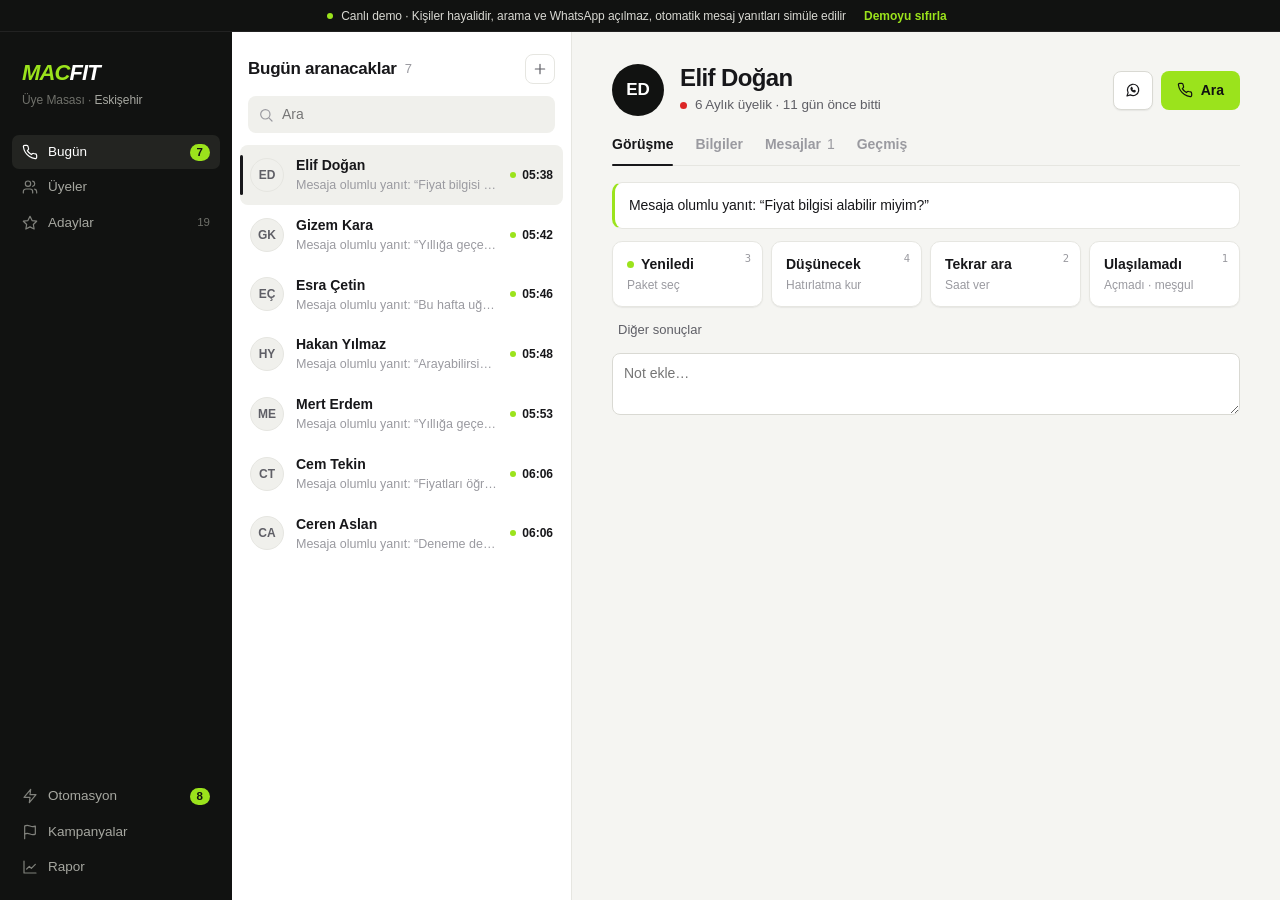
==== commit da79a3a3: "İki ürün yapısı, sadeleştirilmiş platform" ====
--- a/uye-masasi/index.html
+++ b/uye-masasi/index.html
@@ -52,11 +52,6 @@
         <button data-ac="kampModal"><svg class="ik"><use href="#i-bayrak"/></svg>Kampanyalar</button>
         <button data-ac="panelModal"><svg class="ik"><use href="#i-grafik"/></svg>Rapor</button>
       </div>
-      <div class="gun-kutu">
-        <div class="gun-ust"><span>Bugün</span><b id="gunHedef">0 / 30</b></div>
-        <div class="ilerleme"><div id="gunBar"></div></div>
-        <div id="gunSayilar" class="gun-sayilar"></div>
-      </div>
     </div>
   </aside>
 
@@ -70,6 +65,7 @@
       <div class="liste-baslik"><h2 id="listeBaslik"></h2><span id="listeSay" class="liste-say"></span>
         <button class="ekle-dugme" data-ac="ekleModal" title="Kişi ekle" aria-label="Kişi ekle"><svg class="ik"><use href="#i-arti"/></svg></button></div>
       <label class="ara-kutu"><svg class="ik"><use href="#i-ara"/></svg><input id="ara" type="search" placeholder="Ara" autocomplete="off"></label>
+      <div id="segmentler" class="segmentler" hidden></div>
     </div>
     <div id="liste" class="liste"></div>
   </section>
@@ -89,51 +85,53 @@
           <div id="kEtiketler" class="durum-satir"></div>
         </div>
         <div class="eylemler">
-          <button id="eWa" class="duz"><svg class="ik"><use href="#i-wa"/></svg><span>WhatsApp</span></button>
+          <button id="eWa" class="duz ikon-dugme" title="WhatsApp mesajı" aria-label="WhatsApp"><svg class="ik"><use href="#i-wa"/></svg></button>
           <button id="eAra" class="ana-dugme"><svg class="ik"><use href="#i-telefon"/></svg><span>Ara</span></button>
         </div>
       </header>
       <div id="sure" class="sure" hidden><i></i>Görüşme sürüyor · <b id="sureMetin">00:00</b></div>
 
-      <div id="kNeden" class="neden" hidden></div>
-
-      <dl id="kBilgi" class="bilgiler"></dl>
-
       <div class="sekmeler" role="tablist">
         <button data-sekme="gorusme" class="secili" role="tab">Görüşme</button>
+        <button data-sekme="bilgi" role="tab">Bilgiler</button>
         <button data-sekme="mesaj" role="tab">Mesajlar <span id="otoSay"></span></button>
-        <button data-sekme="gecmis" role="tab">Geçmiş <span id="gecmisSay"></span></button>
+        <button data-sekme="gecmis" role="tab">Geçmiş</button>
       </div>
 
       <section class="sekme" data-sekme-ic="gorusme">
+        <div id="kNeden" class="neden" hidden></div>
         <div id="sonuclar" class="sonuclar"></div>
-        <div id="digerSonuclar" class="diger-sonuclar"></div>
+        <button id="digerAc" class="metin-dugme diger-ac">Diğer sonuçlar</button>
+        <div id="digerSonuclar" class="diger-sonuclar" hidden></div>
         <textarea id="not" rows="2" placeholder="Not ekle…"></textarea>
+      </section>
+      <section class="sekme" data-sekme-ic="bilgi" hidden>
+        <dl id="kBilgi" class="bilgiler"></dl>
+        <div class="bilgi-alt">
+          <div><span>Telefon</span><button id="kTel" class="tel" title="Numarayı kopyala"></button><span id="kTelTur" hidden></span></div>
+          <div><span>İleti izni</span><button id="kIzin" class="izin" title="Değiştir"></button></div>
+          <div><span>Kayıt</span><b id="kMeta"></b></div>
+        </div>
         <div id="kNotlar" class="notlar" hidden></div>
+        <button id="eKopya" hidden></button>
       </section>
       <section class="sekme" data-sekme-ic="mesaj" hidden>
         <ol id="kMesajlar" class="mesajlar"></ol>
       </section>
       <section class="sekme" data-sekme-ic="gecmis" hidden>
         <ol id="kGecmis" class="gecmis"></ol>
-      </section>
-
-      <footer class="kart-alt">
-        <button id="kTel" class="tel" title="Numarayı kopyala"></button><span id="kTelTur"></span>
-        <button id="eKopya" hidden></button>
-        <button id="kIzin" class="izin" title="İleti iznini değiştir"></button>
-        <span id="kMeta" class="meta"></span>
-      </footer>
+        <span id="gecmisSay" hidden></span>
+      </section>
     </div>
   </main>
 </div>
 
-<nav id="altNav" class="alt-nav" aria-label="Hızlı görünümler">
+<nav id="altNav" class="alt-nav" aria-label="Bölümler">
   <button data-gorunum="bugun"><svg class="ik"><use href="#i-telefon"/></svg>Bugün<span class="say dikkat" hidden></span></button>
-  <button data-gorunum="yenileme"><svg class="ik"><use href="#i-yenile"/></svg>Yenileme<span class="say" hidden></span></button>
-  <button data-gorunum="dogum"><svg class="ik"><use href="#i-pasta"/></svg>Doğum<span class="say" hidden></span></button>
-  <button data-gorunum="aday"><svg class="ik"><use href="#i-yildiz"/></svg>Adaylar<span class="say" hidden></span></button>
-  <button data-ac="menuModal"><svg class="ik"><use href="#i-menu"/></svg>Menü</button>
+  <button data-gorunum="yenileme" data-bolum="uyeler"><svg class="ik"><use href="#i-kisiler"/></svg>Üyeler</button>
+  <button data-gorunum="aday"><svg class="ik"><use href="#i-yildiz"/></svg>Adaylar</button>
+  <button data-ac="otoModal"><svg class="ik"><use href="#i-simsek"/></svg>Otomasyon<span class="oto-say say" hidden></span></button>
+  <button data-ac="menuModal"><svg class="ik"><use href="#i-menu"/></svg>Daha fazla</button>
 </nav>
 
 <!-- Zaman -->
@@ -170,32 +168,33 @@
 
 <!-- Otomasyon -->
 <div id="otoModal" class="modal" hidden>
-  <div class="pencere genis">
+  <div class="pencere orta">
     <div class="pencere-ust"><h2>Otomasyon</h2><button class="kapat" data-kapat="otoModal" aria-label="Kapat">×</button></div>
-    <p class="soluk">Ön iletişimi uygulama yürütür: kurallara uyan kişilere mesaj gider, olumlu yanıt verenler ya da yanıt vermeyen kritik kişiler personelin arama listesine düşer. Yalnızca ileti izni olanlara yazılır.</p>
-    <div class="oto-izgara">
-      <div><h3>Kurallar</h3><div id="kurallar" class="kurallar"></div></div>
-      <div>
-        <div class="kuyruk-ust"><h3>Bugün gönderilecek <span id="kuyrukSay" class="say"></span></h3><button id="tumunuGonder" class="ana-dugme">Tümünü gönder</button></div>
-        <ol id="kuyruk" class="kuyruk"></ol>
-        <p id="otoNot" class="soluk kucuk"></p>
-      </div>
-    </div>
+    <p class="soluk">Mesajlar kurallara göre hazırlanır. Olumlu yanıt verenler “Bugün aranacaklar”a düşer.</p>
+    <div class="sekmeler kucuk-sekme">
+      <button data-oto-sekme="kuyruk" class="secili">Bugün gönderilecek <span id="kuyrukSay"></span></button>
+      <button data-oto-sekme="kural">Kurallar</button>
+    </div>
+    <div data-oto-ic="kuyruk">
+      <ol id="kuyruk" class="kuyruk"></ol>
+      <div class="kuyruk-alt"><p id="otoNot" class="soluk kucuk"></p><button id="tumunuGonder" class="ana-dugme">Tümünü gönder</button></div>
+    </div>
+    <div data-oto-ic="kural" hidden><div id="kurallar" class="kurallar"></div></div>
   </div>
 </div>
 
 <!-- Kampanyalar -->
 <div id="kampModal" class="modal" hidden>
-  <div class="pencere genis">
+  <div class="pencere orta">
     <div class="pencere-ust"><h2>Kampanyalar</h2><button class="kapat" data-kapat="kampModal" aria-label="Kapat">×</button></div>
-    <p class="soluk">Yılın belirli dönemlerine özel kampanyalar. “Kitleye gönder” dediğinde mesajlar otomasyon kuyruğuna eklenir; olumlu yanıt verenler arama listesine düşer. Metinler buradan düzenlenebilir.</p>
+    <p class="soluk">Bir kampanyaya tıkla, metni kontrol et, kitleye gönder.</p>
     <div id="kampListe" class="kamp-liste"></div>
   </div>
 </div>
 
 <!-- Panel -->
 <div id="panelModal" class="modal" hidden>
-  <div class="pencere genis">
+  <div class="pencere orta">
     <div class="pencere-ust"><h2>Rapor</h2><button class="kapat" data-kapat="panelModal" aria-label="Kapat">×</button></div>
     <div id="panelIc"></div>
   </div>
@@ -239,18 +238,8 @@
 <!-- Mobil menü -->
 <div id="menuModal" class="modal alt" hidden>
   <div class="pencere">
-    <div class="pencere-ust"><h2>Menü</h2><button class="kapat" data-kapat="menuModal" aria-label="Kapat">×</button></div>
-    <div class="menu-gorunum">
-      <button data-gorunum="bugun"><svg class="ik"><use href="#i-telefon"/></svg>Bugün aranacaklar</button>
-      <button data-gorunum="yenileme"><svg class="ik"><use href="#i-yenile"/></svg>Yenilemesi yaklaşan</button>
-      <button data-gorunum="dolan"><svg class="ik"><use href="#i-geri"/></svg>Süresi dolan</button>
-      <button data-gorunum="dogum"><svg class="ik"><use href="#i-pasta"/></svg>Doğum günleri</button>
-      <button data-gorunum="pasif"><svg class="ik"><use href="#i-uyku"/></svg>Salona gelmeyenler</button>
-      <button data-gorunum="aday"><svg class="ik"><use href="#i-yildiz"/></svg>Potansiyel üyeler</button>
-      <button data-gorunum="tumu"><svg class="ik"><use href="#i-kisiler"/></svg>Tüm kayıtlar</button>
-    </div>
+    <div class="pencere-ust"><h2>Daha fazla</h2><button class="kapat" data-kapat="menuModal" aria-label="Kapat">×</button></div>
     <div class="menu-araclar">
-      <button data-ac="otoModal"><svg class="ik"><use href="#i-simsek"/></svg>Otomasyon</button>
       <button data-ac="kampModal"><svg class="ik"><use href="#i-bayrak"/></svg>Kampanyalar</button>
       <button data-ac="panelModal"><svg class="ik"><use href="#i-grafik"/></svg>Rapor</button>
       <button data-ac="ekleModal"><svg class="ik"><use href="#i-arti"/></svg>Kişi ekle</button>
--- a/uye-masasi/style.css
+++ b/uye-masasi/style.css
@@ -263,8 +263,8 @@
 .kuyruk li .duz { padding: 6px 12px; font-size: 12.5px; }
 .kuyruk li.soluk { justify-content: center; padding: 26px; font-size: 13px; }
 
-.kamp-liste { display: grid; grid-template-columns: repeat(2, 1fr); gap: 14px; }
-.kamp { border: 1px solid var(--cizgi); border-radius: 12px; padding: 16px; display: flex; flex-direction: column; gap: 12px; }
+.kamp-liste { display: flex; flex-direction: column; gap: 8px; }
+.kamp { border: 1px solid var(--cizgi); border-radius: 12px; }
 .kamp-ust { display: flex; justify-content: space-between; gap: 10px; align-items: flex-start; }
 .kamp-ust div { display: flex; flex-direction: column; }
 .kamp-ust b { font-size: 15px; font-weight: 650; }
@@ -394,3 +394,71 @@
 body:not(.web) .kenar { padding-top: 46px; }
 body:not(.web) .liste-ust, body:not(.web) .detay { padding-top: 36px; }
 @media (max-width: 820px) { body:not(.web) .liste-ust, body:not(.web) .detay { padding-top: 14px; } }
+
+/* bölüm sekmeleri (üyeler) */
+.segmentler { display: flex; gap: 4px; overflow-x: auto; scrollbar-width: none; margin: 0 -2px; padding: 0 2px; }
+.segmentler::-webkit-scrollbar { display: none; }
+.segmentler button { flex: none; padding: 5px 11px; border-radius: 999px; font-size: 12.5px; font-weight: 550; color: var(--ikincil); border: 1px solid var(--cizgi); }
+.segmentler button span { color: var(--soluk); font-weight: 400; margin-left: 5px; }
+.segmentler button:hover { background: var(--yuzey2); }
+.segmentler button.secili { background: var(--metin); color: #fff; border-color: var(--metin); }
+.segmentler button.secili span { color: #a1a1a6; }
+
+/* kişi kartı sadeleştirme */
+.sekme { padding-top: 6px; }
+.neden { flex-direction: row; align-items: baseline; justify-content: space-between; gap: 12px; padding: 12px 14px; box-shadow: none; }
+.neden span { font-size: 14px; }
+.neden small { color: var(--soluk); font-size: 12px; white-space: nowrap; }
+.diger-ac { align-self: flex-start; }
+.diger-sonuclar { gap: 6px; }
+.diger-sonuclar button { padding: 6px 12px; border: 1px solid var(--cizgi); border-radius: 999px; font-size: 13px; }
+.diger-sonuclar button:hover { text-decoration: none; background: var(--yuzey2); }
+.bilgiler { grid-template-columns: repeat(2, 1fr); }
+.bilgi:nth-child(3) { border-left: 0; }
+.bilgi:nth-child(n+3) { border-top: 1px solid var(--cizgi); }
+.bilgi-alt { display: flex; flex-direction: column; background: var(--yuzey); border: 1px solid var(--cizgi); border-radius: var(--r); }
+.bilgi-alt > div { display: flex; justify-content: space-between; align-items: center; gap: 12px; padding: 11px 16px; border-top: 1px solid var(--cizgi); font-size: 13.5px; }
+.bilgi-alt > div:first-child { border-top: 0; }
+.bilgi-alt span { color: var(--soluk); }
+.bilgi-alt b { font-weight: 500; text-align: right; }
+.bilgi-alt .tel { color: var(--metin); }
+.kart-ust .ikon-dugme { padding: 9px 11px; }
+#kart { gap: 18px; }
+
+/* pencereler */
+.pencere.orta { width: min(680px, 100%); }
+.kucuk-sekme { margin-bottom: 0; }
+.kucuk-sekme button span { color: var(--soluk); }
+.kuyruk { max-height: 420px; margin-top: 4px; }
+.kuyruk-alt { display: flex; align-items: center; justify-content: space-between; gap: 12px; margin-top: 12px; }
+.kuyruk-alt p { margin: 0; }
+.kamp summary { list-style: none; display: flex; align-items: center; justify-content: space-between; gap: 12px; padding: 13px 16px; cursor: pointer; }
+.kamp summary::-webkit-details-marker { display: none; }
+.kamp summary:hover { background: #fbfbfa; border-radius: 12px; }
+.kamp-ad { display: flex; flex-direction: column; }
+.kamp-ad b { font-weight: 600; }
+.kamp-ad small { color: var(--soluk); font-size: 12.5px; }
+.kamp-ic { display: flex; flex-direction: column; gap: 10px; padding: 0 16px 16px; }
+.kamp-satir { display: flex; justify-content: space-between; gap: 12px; font-size: 13px; }
+.kamp-satir span { color: var(--soluk); }
+.kamp-satir b { font-weight: 500; }
+.kamp .rozet { font-size: 12px; }
+.rapor-gun { display: flex; flex-direction: column; gap: 8px; font-size: 13.5px; color: var(--ikincil); margin-bottom: 4px; }
+.rapor-gun b { color: var(--metin); }
+.rapor-gun .ilerleme { height: 4px; background: var(--yuzey2); border-radius: 9px; overflow: hidden; }
+.rapor-gun .ilerleme div { height: 100%; background: var(--lime); }
+.menu-araclar { margin-top: 0; }
+@media (max-width: 820px) {
+  .eylemler { width: auto; margin-left: auto; }
+  .eylemler > button { flex: none; }
+  #eAra { order: 0; padding: 10px 18px; }
+  .kart-ust { flex-wrap: nowrap; }
+  .kimlik-ic h1 { font-size: 19px; }
+  .durum-satir { font-size: 12.5px; }
+  .sekmeler { gap: 18px; overflow-x: auto; }
+  .sekmeler button { white-space: nowrap; }
+  .neden { flex-direction: column; gap: 2px; }
+}
+
+.sekmeler { scrollbar-width: none; }
+.sekmeler::-webkit-scrollbar { display: none; }
